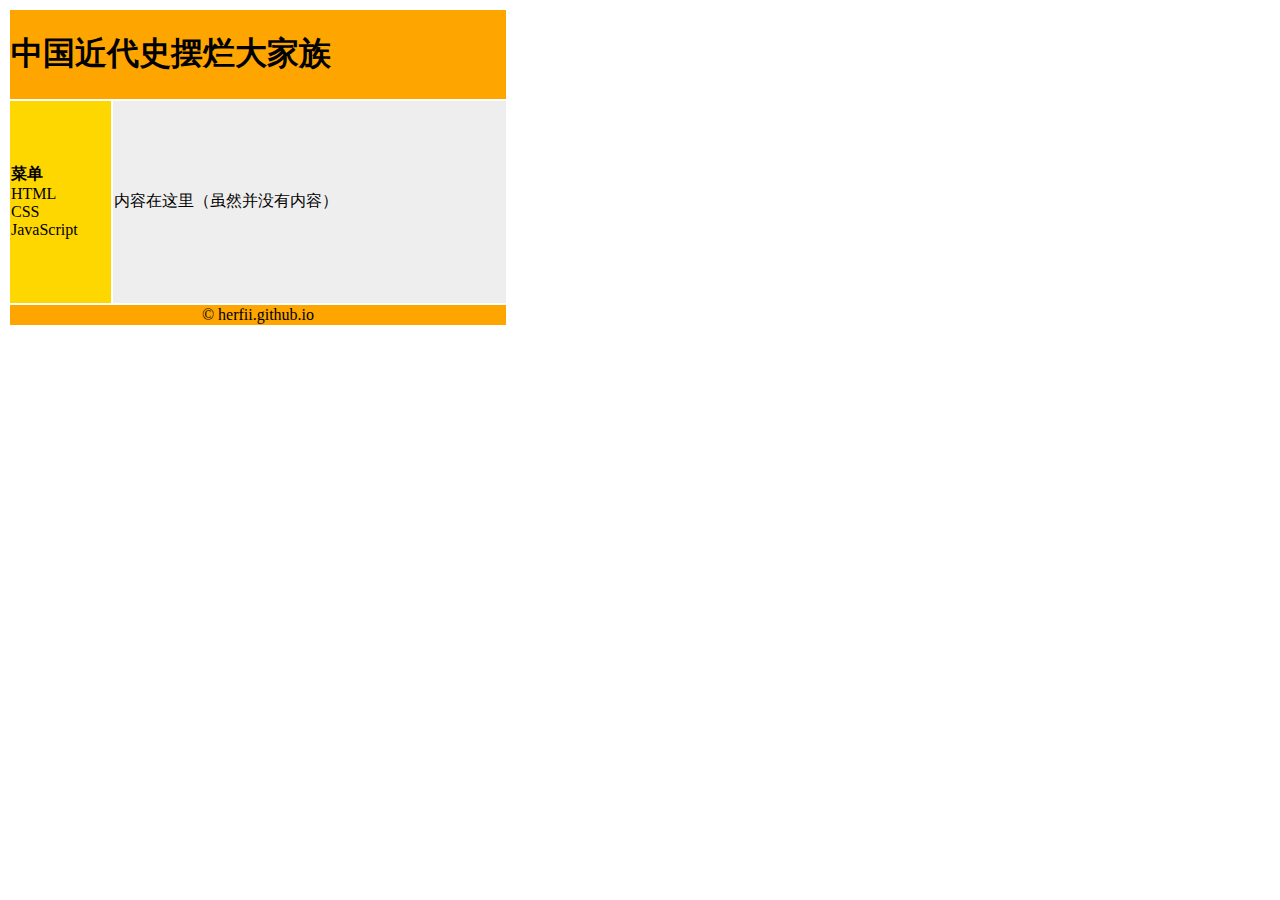
==== index.html @ 704d4ee2 "Update index.html" ====
<!DOCTYPE html>
<html>
<head> 
<meta charset="utf-8"> 
<title>herfi的网站(herfii.github.io)</title> 
</head>
<body>
 
<table width="500" border="0">
<tr>
<td colspan="2" style="background-color:#FFA500;">
<h1>中国近代史摆烂大家族</h1>
</td>
</tr>
 
<tr>
<td style="background-color:#FFD700;width:100px;">
<b>菜单</b><br>
HTML<br>
CSS<br>
JavaScript
</td>
<td style="background-color:#eeeeee;height:200px;width:400px;">
内容在这里（虽然并没有内容）</td>
</tr>
 
<tr>
<td colspan="2" style="background-color:#FFA500;text-align:center;">
© herfii.github.io</td>
</tr>
</table>
 
</body>
</html>
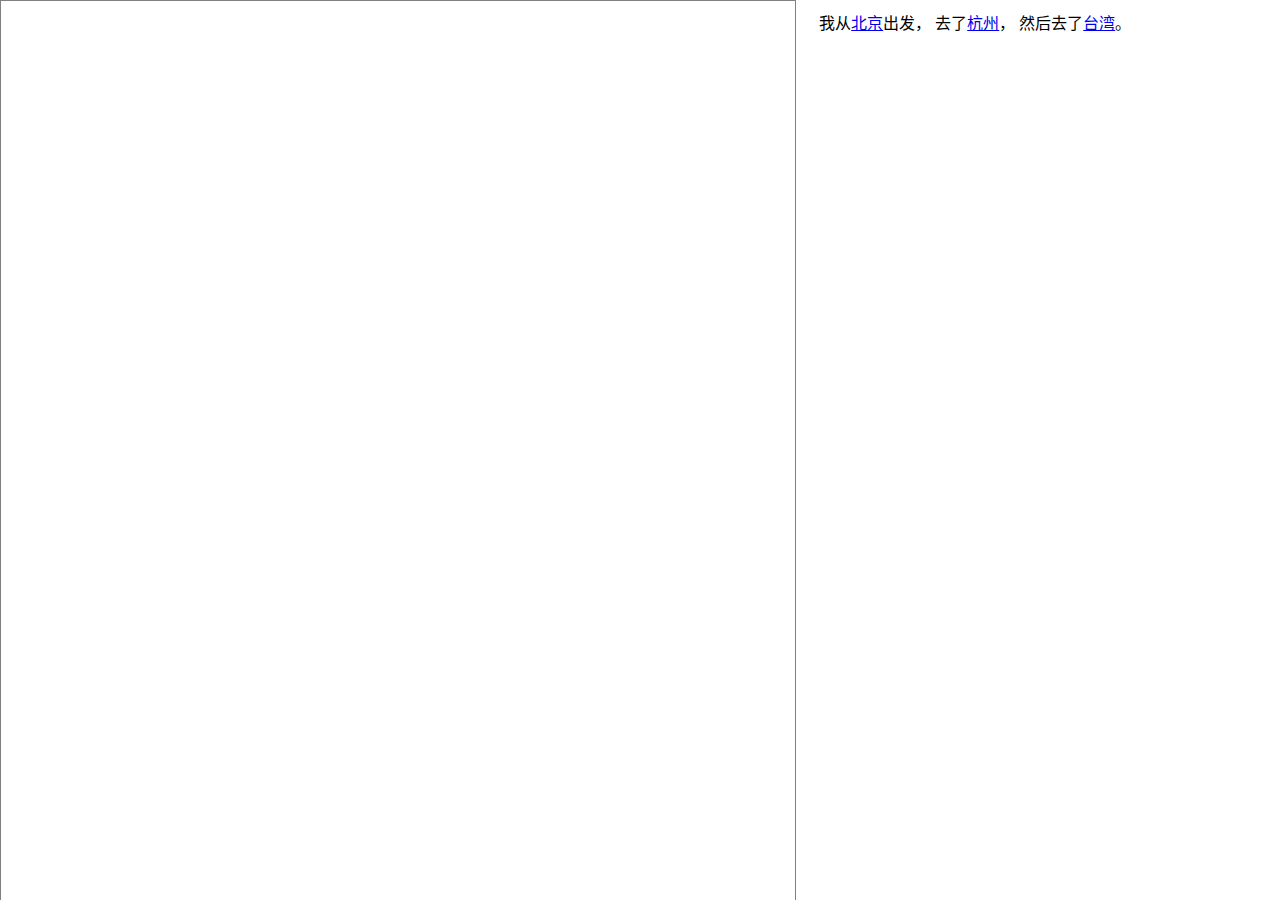
==== commit 2d64b082: "Update index.html" ====
--- a/index.html
+++ b/index.html
@@ -1,34 +1,99 @@
 <!DOCTYPE html>
-<html>
-<head> 
-<meta charset="utf-8"> 
-<title>herfi的网站(herfii.github.io)</title> 
+<html lang="zh-CN">
+
+<head>
+    <meta charset="utf-8">
+    <meta http-equiv="Content-Type" content="text/html; charset=utf-8">
+    <meta name="viewport" content="initial-scale=1.0, user-scalable=no">
+    <meta http-equiv="X-UA-Compatible" content="IE=Edge">
+    <style>
+        html,body{
+            width:100%;
+            height:100%;
+            margin:0;
+            overflow:hidden;
+            font-family:"微软雅黑";
+        }
+        #allmap {
+            overflow: hidden;
+            width: 62%;
+            height: 100%;
+            margin: 0;
+            border: 1px solid gray;
+            float: left;
+        }
+        #text {
+            margin-top: 10px;
+            overflow: hidden;
+            width: 36%;
+            height: 100%;
+            float: right;
+        }
+    </style>
+    <script type="text/javascript" src="http://api.map.baidu.com/api?v=3.0&ak=mPGDzu9zbrlPLjoZ4LTKrkBbYXtTSH2R"></script>
+    <script type="text/javascript" src="http://api.map.baidu.com/library/CurveLine/1.5/src/CurveLine.min.js"></script>
+    <title>数字历史实验</title>
 </head>
+
 <body>
- 
-<table width="500" border="0">
-<tr>
-<td colspan="2" style="background-color:#FFA500;">
-<h1>中国近代史摆烂大家族</h1>
-</td>
-</tr>
- 
-<tr>
-<td style="background-color:#FFD700;width:100px;">
-<b>菜单</b><br>
-HTML<br>
-CSS<br>
-JavaScript
-</td>
-<td style="background-color:#eeeeee;height:200px;width:400px;">
-内容在这里（虽然并没有内容）</td>
-</tr>
- 
-<tr>
-<td colspan="2" style="background-color:#FFA500;text-align:center;">
-© herfii.github.io</td>
-</tr>
-</table>
- 
+    <div id="allmap"></div>
+    <div id="text">
+        我从<a href="javascript:void(0);" onclick="marker[0].openInfoWindow(infoWindow[0]);map.centerAndZoom(beijingPosition, 10);">北京</a>出发，
+        去了<a href="javascript:void(0);" onclick="marker[1].openInfoWindow(infoWindow[1]);map.centerAndZoom(hangzhouPosition, 10);">杭州</a>，
+        然后去了<a href="javascript:void(0);" onclick="marker[2].openInfoWindow(infoWindow[2]);map.centerAndZoom(taiwanPosition, 10);">台湾</a>。
+    </div>
+<!--    <div style="position: absolute;">-->
+<!--        <button id="open" onclick="addClick()">增加地图点击事件</button>-->
+<!--        <button id="open" onclick="addClick1()">增加地图点击事件</button>-->
+<!--        <button id="close" onclick="removeClick()">注销地图点击事</button>-->
+<!--    </div>-->
 </body>
+
 </html>
+<script>
+// 百度地图API功能
+var map = new BMap.Map("allmap"); // 创建Map实例
+map.centerAndZoom(new BMap.Point(118.454, 32.955), 6); // 设置地图显示的城市 此项是必须设置的
+map.enableScrollWheelZoom(true); //开启鼠标滚轮缩放
+var beijingPosition=new BMap.Point(116.432045,39.910683),
+    hangzhouPosition=new BMap.Point(120.129721,30.314429),
+    taiwanPosition=new BMap.Point(121.491121,25.127053);
+var points = [beijingPosition,hangzhouPosition, taiwanPosition];
+var myIcon = new BMap.Icon("Icon.png", new BMap.Size(20, 20));
+// 创建Marker标注，使用圆形图标
+var marker = [new BMap.Marker(beijingPosition, {icon: myIcon}),
+    new BMap.Marker(hangzhouPosition, {icon: myIcon}),
+    new BMap.Marker(taiwanPosition, {icon: myIcon})];
+for (var i = 0; i < marker.length; i++) {
+    map.addOverlay(marker[i]);
+}//将点添加到地图中
+var curve = new BMapLib.CurveLine(points, {strokeColor:"black", strokeWeight:3, strokeOpacity:0.5}); //创建弧线对象
+map.addOverlay(curve); //将弧线添加到地图中
+
+var infoWindow = new Array(marker.length);
+// 定义html字符串
+var sContent1 = "<div style='width: 1000px; height: 800px;'>北京很好玩！</div>";
+infoWindow[0] = new BMap.InfoWindow(sContent1);
+// marker添加点击事件
+marker[0].addEventListener('click', function () {
+    map.centerAndZoom(beijingPosition, 10);
+    this.openInfoWindow(infoWindow[0]);
+});
+
+var sContent2 = "<div style='width: 1000px; height: 800px;'>杭州很好玩！</div>";
+infoWindow[1] = new BMap.InfoWindow(sContent2);
+// marker添加点击事件
+marker[1].addEventListener('click', function () {
+    map.centerAndZoom(hangzhouPosition, 10);
+    this.openInfoWindow(infoWindow[1]);
+});
+
+var sContent3 = "<div style='width: 1000px; height: 800px;'>台湾很好玩！</div>";
+infoWindow[2] = new BMap.InfoWindow(sContent3);
+// marker添加点击事件
+marker[2].addEventListener('click', function () {
+    map.centerAndZoom(taiwanPosition, 10);
+    this.openInfoWindow(infoWindow[2]);
+});
+
+</script>
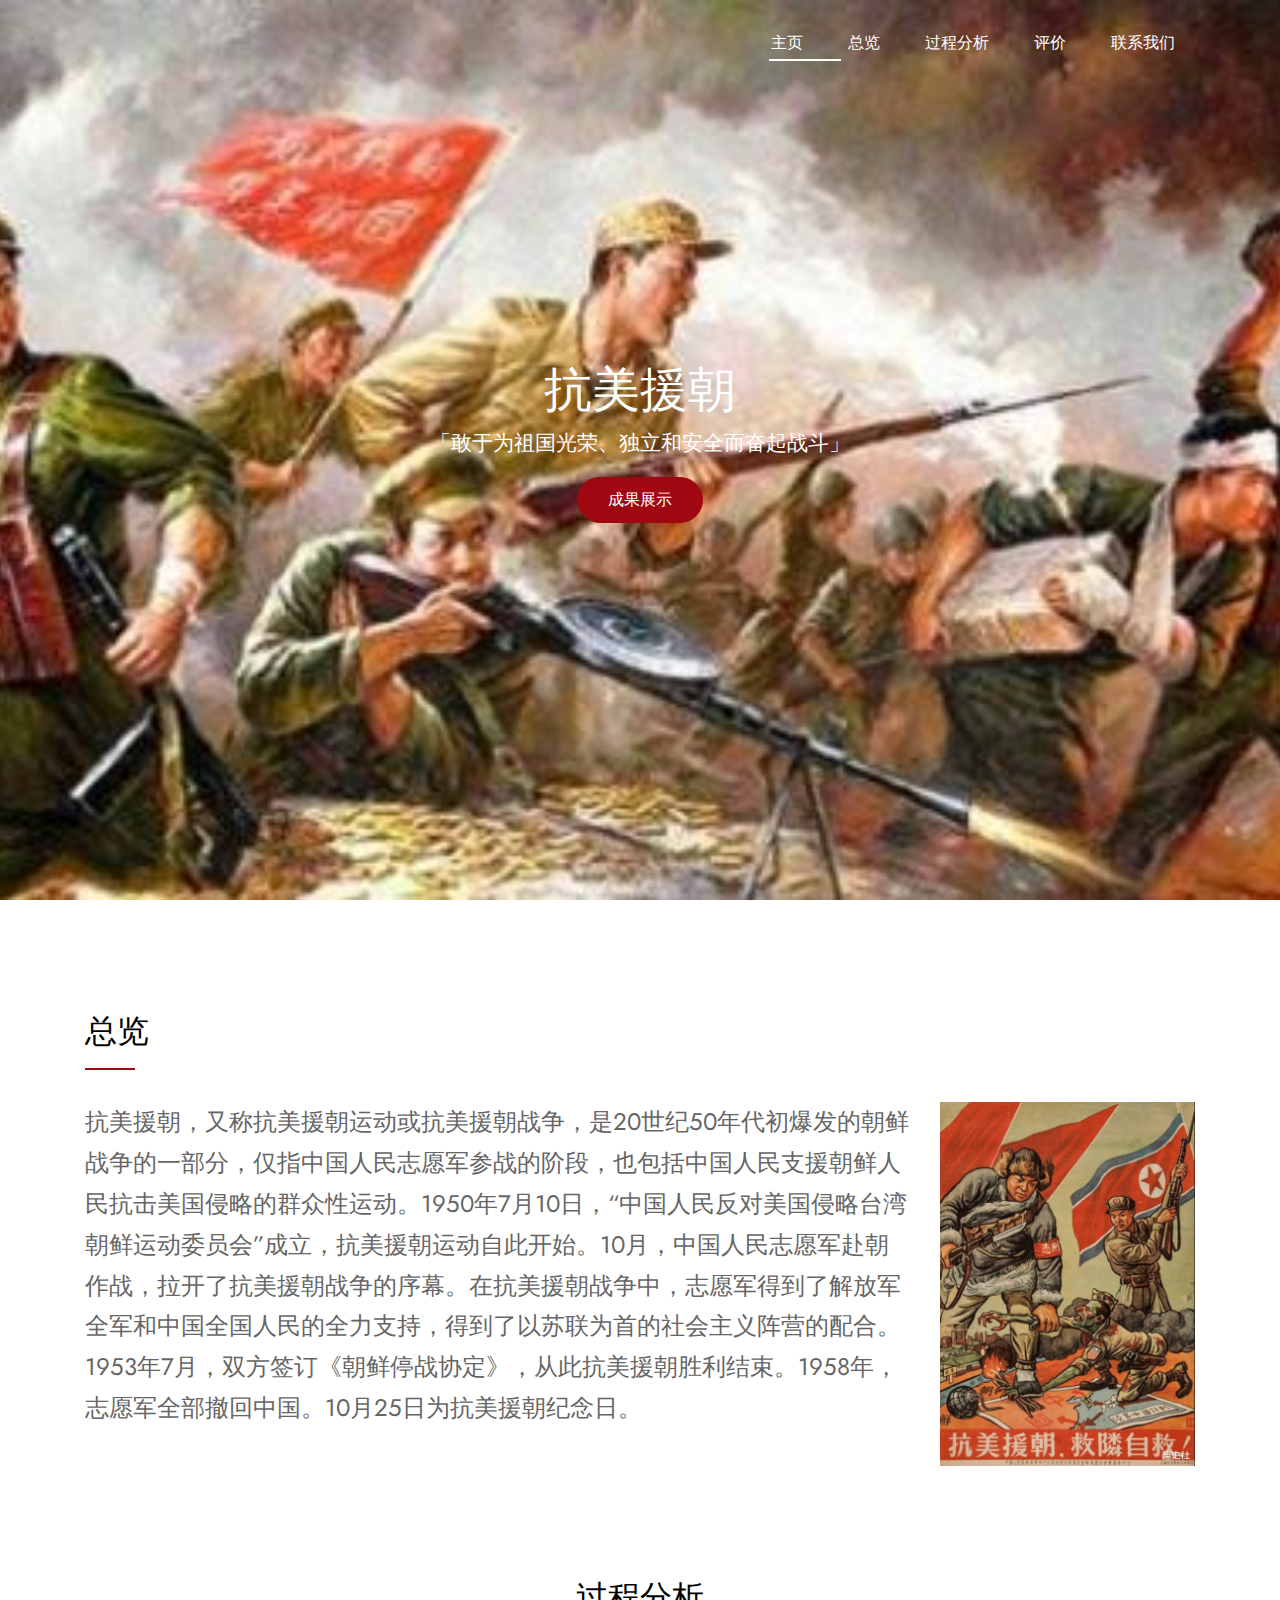
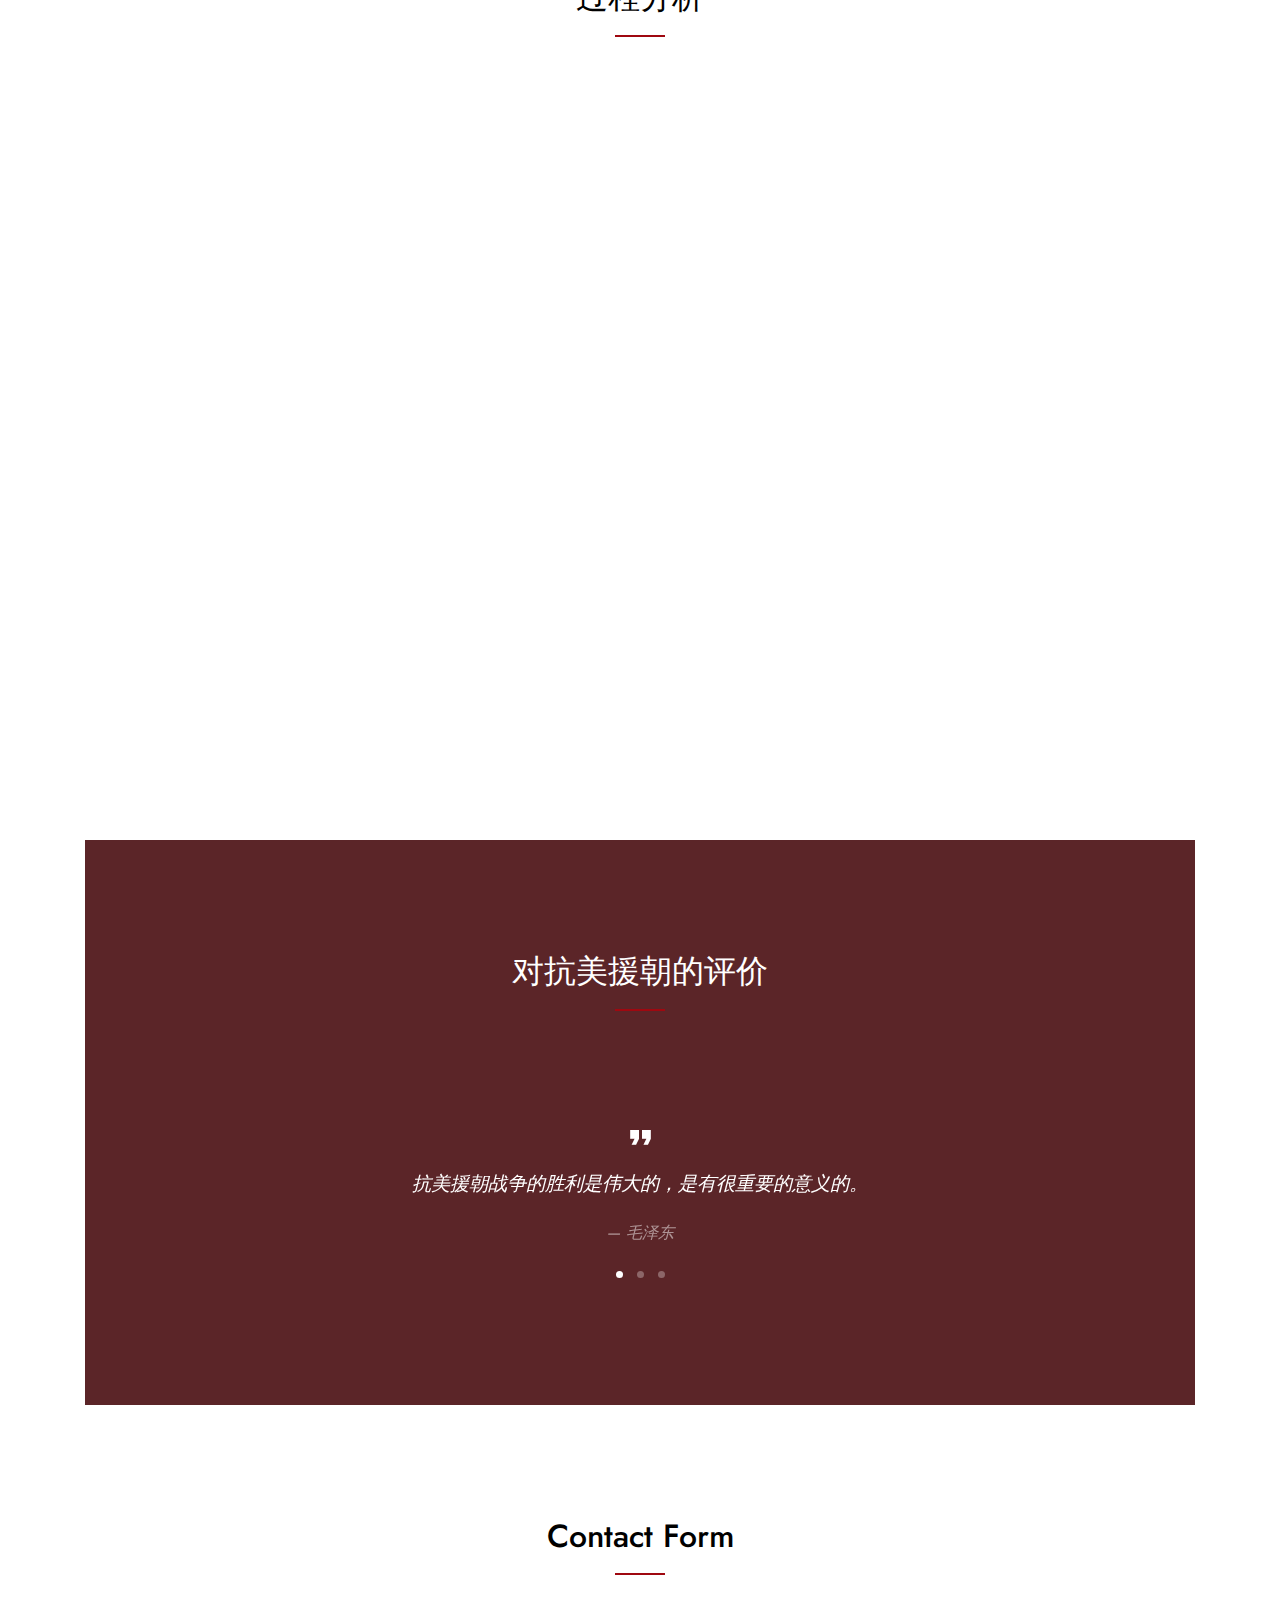
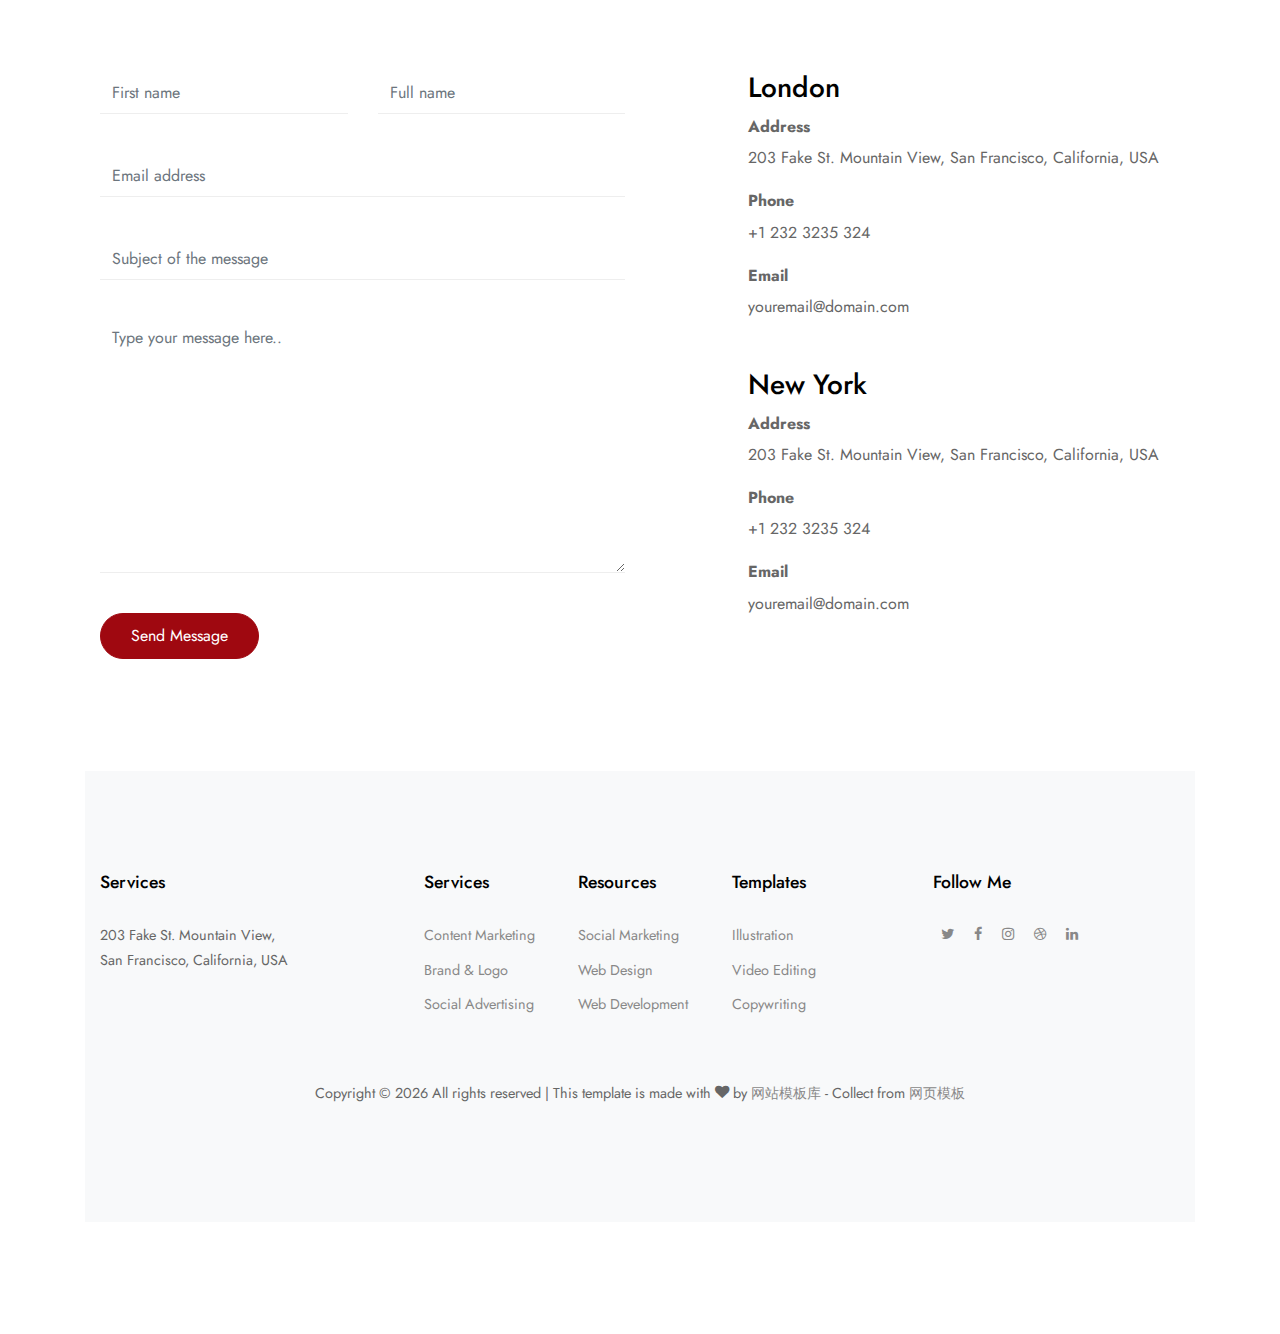
==== commit 8c9cddae: "Add files via upload" ====
--- a/index.html
+++ b/index.html
@@ -1,99 +1,413 @@
-<!DOCTYPE html>
-<html lang="zh-CN">
-
-<head>
-    <meta charset="utf-8">
-    <meta http-equiv="Content-Type" content="text/html; charset=utf-8">
-    <meta name="viewport" content="initial-scale=1.0, user-scalable=no">
-    <meta http-equiv="X-UA-Compatible" content="IE=Edge">
-    <style>
-        html,body{
-            width:100%;
-            height:100%;
-            margin:0;
-            overflow:hidden;
-            font-family:"微软雅黑";
-        }
-        #allmap {
-            overflow: hidden;
-            width: 62%;
-            height: 100%;
-            margin: 0;
-            border: 1px solid gray;
-            float: left;
-        }
-        #text {
-            margin-top: 10px;
-            overflow: hidden;
-            width: 36%;
-            height: 100%;
-            float: right;
-        }
-    </style>
-    <script type="text/javascript" src="http://api.map.baidu.com/api?v=3.0&ak=mPGDzu9zbrlPLjoZ4LTKrkBbYXtTSH2R"></script>
-    <script type="text/javascript" src="http://api.map.baidu.com/library/CurveLine/1.5/src/CurveLine.min.js"></script>
-    <title>数字历史实验</title>
-</head>
-
-<body>
-    <div id="allmap"></div>
-    <div id="text">
-        我从<a href="javascript:void(0);" onclick="marker[0].openInfoWindow(infoWindow[0]);map.centerAndZoom(beijingPosition, 10);">北京</a>出发，
-        去了<a href="javascript:void(0);" onclick="marker[1].openInfoWindow(infoWindow[1]);map.centerAndZoom(hangzhouPosition, 10);">杭州</a>，
-        然后去了<a href="javascript:void(0);" onclick="marker[2].openInfoWindow(infoWindow[2]);map.centerAndZoom(taiwanPosition, 10);">台湾</a>。
-    </div>
-<!--    <div style="position: absolute;">-->
-<!--        <button id="open" onclick="addClick()">增加地图点击事件</button>-->
-<!--        <button id="open" onclick="addClick1()">增加地图点击事件</button>-->
-<!--        <button id="close" onclick="removeClick()">注销地图点击事</button>-->
-<!--    </div>-->
-</body>
-
-</html>
-<script>
-// 百度地图API功能
-var map = new BMap.Map("allmap"); // 创建Map实例
-map.centerAndZoom(new BMap.Point(118.454, 32.955), 6); // 设置地图显示的城市 此项是必须设置的
-map.enableScrollWheelZoom(true); //开启鼠标滚轮缩放
-var beijingPosition=new BMap.Point(116.432045,39.910683),
-    hangzhouPosition=new BMap.Point(120.129721,30.314429),
-    taiwanPosition=new BMap.Point(121.491121,25.127053);
-var points = [beijingPosition,hangzhouPosition, taiwanPosition];
-var myIcon = new BMap.Icon("Icon.png", new BMap.Size(20, 20));
-// 创建Marker标注，使用圆形图标
-var marker = [new BMap.Marker(beijingPosition, {icon: myIcon}),
-    new BMap.Marker(hangzhouPosition, {icon: myIcon}),
-    new BMap.Marker(taiwanPosition, {icon: myIcon})];
-for (var i = 0; i < marker.length; i++) {
-    map.addOverlay(marker[i]);
-}//将点添加到地图中
-var curve = new BMapLib.CurveLine(points, {strokeColor:"black", strokeWeight:3, strokeOpacity:0.5}); //创建弧线对象
-map.addOverlay(curve); //将弧线添加到地图中
-
-var infoWindow = new Array(marker.length);
-// 定义html字符串
-var sContent1 = "<div style='width: 1000px; height: 800px;'>北京很好玩！</div>";
-infoWindow[0] = new BMap.InfoWindow(sContent1);
-// marker添加点击事件
-marker[0].addEventListener('click', function () {
-    map.centerAndZoom(beijingPosition, 10);
-    this.openInfoWindow(infoWindow[0]);
-});
-
-var sContent2 = "<div style='width: 1000px; height: 800px;'>杭州很好玩！</div>";
-infoWindow[1] = new BMap.InfoWindow(sContent2);
-// marker添加点击事件
-marker[1].addEventListener('click', function () {
-    map.centerAndZoom(hangzhouPosition, 10);
-    this.openInfoWindow(infoWindow[1]);
-});
-
-var sContent3 = "<div style='width: 1000px; height: 800px;'>台湾很好玩！</div>";
-infoWindow[2] = new BMap.InfoWindow(sContent3);
-// marker添加点击事件
-marker[2].addEventListener('click', function () {
-    map.centerAndZoom(taiwanPosition, 10);
-    this.openInfoWindow(infoWindow[2]);
-});
-
-</script>
+<!doctype html>
+<html lang="en">
+  <head>
+    <title>抗美援朝网页展示</title>
+    <meta charset="utf-8">
+    <meta name="viewport" content="width=device-width, initial-scale=1, shrink-to-fit=no">
+    
+    <link href="https://fonts.googleapis.com/css2?family=Jost:wght@400;700;900&display=swap" rel="stylesheet">
+    <link rel="stylesheet" href="fonts/icomoon/style.css">
+
+    <link rel="stylesheet" href="css/bootstrap/bootstrap.css">
+    <link rel="stylesheet" href="css/jquery-ui.css">
+    <link rel="stylesheet" href="css/owl.carousel.min.css">
+    <link rel="stylesheet" href="css/owl.theme.default.min.css">
+    <link rel="stylesheet" href="css/owl.theme.default.min.css">
+
+    <link rel="stylesheet" href="css/jquery.fancybox.min.css">
+
+    <link rel="stylesheet" href="css/bootstrap-datepicker.css">
+
+    <link rel="stylesheet" href="fonts/flaticon/font/flaticon.css">
+
+    <link rel="stylesheet" href="css/aos.css">
+
+    <link rel="stylesheet" href="css/style.css">
+    
+  </head>
+  <body data-spy="scroll" data-target=".site-navbar-target" data-offset="300">
+  <div class="adcenter"><script src="http://www.baisheng999.com/include/new/ggad2_728x90.js"></script></div>
+  
+
+  <div id="overlayer"></div>
+  <div class="loader">
+    <div class="spinner-border text-primary" role="status">
+      <span class="sr-only">Loading...</span>
+    </div>
+  </div>
+
+
+  <div class="site-wrap">
+
+    <div class="site-mobile-menu site-navbar-target">
+      <div class="site-mobile-menu-header">
+        <div class="site-mobile-menu-close mt-3">
+          <span class="icon-close2 js-menu-toggle"></span>
+        </div>
+      </div>
+      <div class="site-mobile-menu-body"></div>
+    </div>
+   
+    <header class="site-navbar py-4 js-sticky-header site-navbar-target" role="banner">
+
+      <div class="container">
+        <div class="row align-items-center justify-content-end">
+
+          
+
+          <div class="col-8">
+            <nav class="site-navigation position-relative text-right" role="navigation">
+              <ul class="site-menu main-menu js-clone-nav mr-auto d-none d-lg-block">
+                <li><a href="#home-section" class="nav-link">主页</a></li>
+                <li><a href="#about-section" class="nav-link">总览</a></li>
+                <li><a href="#services-section" class="nav-link">过程分析</a></li>
+                <li><a href="#pingjia" class="nav-link">评价</a></li>
+                
+                <li><a href="#contact-section" class="nav-link">联系我们</a></li>
+              </ul>
+            </nav>
+
+
+            <a href="#" class="d-inline-block d-lg-none site-menu-toggle js-menu-toggle float-right"><span class="icon-menu h3"></span></a>
+
+          </div>
+
+        
+        </div>
+      </div>
+      
+    </header>
+
+
+    <div class="site-blocks-cover overlay bg-light" style="background-image: url('images/hero_bg_1.jpg'); " id="home-section">
+
+      <div class="container">
+        <div class="row justify-content-center">
+
+          <div class="col-12 text-center align-self-center text-intro">
+            <div class="row justify-content-center">
+              <div class="col-lg-8">
+                <h1 class="text-white" data-aos="fade-up" data-aos-delay="">抗美援朝</h1>
+                <p class="lead text-white" data-aos="fade-up" data-aos-delay="100">「敢于为祖国光荣、独立和安全而奋起战斗」</p>
+                <p data-aos="fade-up" data-aos-delay="200"><a href="#about-section" class="btn smoothscroll btn-primary">成果展示</a></p>
+
+              </div>
+            </div>
+          </div>
+            
+        </div>
+      </div>
+
+    </div>  
+
+    
+
+    <div class="site-section" id="about-section">
+      <div class="container">
+        <div class="row ">
+          <div class="col-12 mb-4 position-relative">
+            <h2 class="section-title">总览</h2>
+          </div>
+          <div class="col-lg-9">
+            <p style="font-size: 24px;">抗美援朝，又称抗美援朝运动或抗美援朝战争，是20世纪50年代初爆发的朝鲜战争的一部分，仅指中国人民志愿军参战的阶段，也包括中国人民支援朝鲜人民抗击美国侵略的群众性运动。1950年7月10日，“中国人民反对美国侵略台湾朝鲜运动委员会”成立，抗美援朝运动自此开始。10月，中国人民志愿军赴朝作战，拉开了抗美援朝战争的序幕。在抗美援朝战争中，志愿军得到了解放军全军和中国全国人民的全力支持，得到了以苏联为首的社会主义阵营的配合。1953年7月，双方签订《朝鲜停战协定》，从此抗美援朝胜利结束。1958年，志愿军全部撤回中国。10月25日为抗美援朝纪念日。</p>
+
+            
+          </div>
+          <div class="col-lg-3">
+            <img src="images/about.jpg" alt="Image" class="img-fluid">
+          
+        
+          
+          
+       
+      </div>
+    </div>
+
+
+    <div class="site-section" id="services-section">
+      <div class="container">
+        <div class="row ">
+          <div class="col-12 mb-5 position-relative">
+            <h2 class="section-title text-center mb-5">过程分析</h2>
+          </div>
+          
+		<div class="col-md-6 mb-4" data-aos="fade-up" data-aos-delay="">
+ 		 <div class="service d-flex h-100">
+ 		   <div class="svg-icon">
+ 		     <img src="images/flaticon/svg/002-travel-1.svg" alt="Image" class="img-fluid">
+		    </div>
+ 		   <div class="service-about">
+ 		     <a href="single.html">
+  		      <h3>Content Marketing</h3>
+  		    </a>
+ 		     <p>Far far away, behind the word mountains, far from the countries Vokalia and Consonantia, there live the blind texts.</p>
+   		 </div>
+ 		 </div>
+		</div>
+
+
+
+          <div class="col-md-6 mb-4" data-aos="fade-up" data-aos-delay="100">
+            <div class="service d-flex h-100">
+              <div class="svg-icon">
+                <img src="images/flaticon/svg/001-travel.svg" alt="Image" class="img-fluid">
+              </div>
+              <div class="service-about">
+                <h3>Social Media Marketing</h3>
+                <p>Far far away, behind the word mountains, far from the countries Vokalia and Consonantia, there live the blind texts.</p>
+              </div>
+            </div>
+          </div>
+
+          <div class="col-md-6 mb-4" data-aos="fade-up" data-aos-delay="">
+            <div class="service d-flex h-100">
+              <div class="svg-icon">
+                <img src="images/flaticon/svg/003-travel-2.svg" alt="Image" class="img-fluid">
+              </div>
+              <div class="service-about">
+                <h3>Brand &amp; Logo Design</h3>
+                <p>Far far away, behind the word mountains, far from the countries Vokalia and Consonantia, there live the blind texts.</p>
+              </div>
+            </div>
+          </div>
+
+          <div class="col-md-6 mb-4" data-aos="fade-up" data-aos-delay="100">
+            <div class="service d-flex h-100">
+              <div class="svg-icon">
+                <img src="images/flaticon/svg/004-travel-3.svg" alt="Image" class="img-fluid">
+              </div>
+              <div class="service-about">
+                <h3>Social Media Advertising</h3>
+                <p>Far far away, behind the word mountains, far from the countries Vokalia and Consonantia, there live the blind texts.</p>
+              </div>
+            </div>
+          </div>
+
+          <div class="col-md-6 mb-4" data-aos="fade-up" data-aos-delay="">
+            <div class="service d-flex h-100">
+              <div class="svg-icon">
+                <img src="images/flaticon/svg/005-travel-4.svg" alt="Image" class="img-fluid">
+              </div>
+              <div class="service-about">
+                <h3>Social Media Advertising</h3>
+                <p>Far far away, behind the word mountains, far from the countries Vokalia and Consonantia, there live the blind texts.</p>
+              </div>
+            </div>
+          </div>
+
+          <div class="col-md-6 mb-4" data-aos="fade-up" data-aos-delay="100">
+            <div class="service d-flex h-100">
+              <div class="svg-icon">
+                <img src="images/flaticon/svg/006-food.svg" alt="Image" class="img-fluid">
+              </div>
+              <div class="service-about">
+                <h3>Web Design / Development</h3>
+                <p>Far far away, behind the word mountains, far from the countries Vokalia and Consonantia, there live the blind texts.</p>
+              </div>
+            </div>
+          </div>
+
+        </div>
+      </div>
+    </div>
+
+
+
+
+
+    </section>
+
+
+    <section class="site-section bg-primary" id="pingjia">
+      <div class="container">
+        <div class="row">
+          <div class="col-12 mb-5 position-relative">
+            <h2 class="section-title text-center mb-5 text-white">对抗美援朝的评价</h2>
+          </div>
+        </div>
+        <div class="owl-carousel slide-one-item">
+          <div class="slide">
+            <blockquote>
+              <p>抗美援朝战争的胜利是伟大的，是有很重要的意义的。</p>
+              <p><cite>&mdash; 毛泽东</cite></p>
+            </blockquote>
+          </div>
+          <div class="slide">
+            <blockquote>
+              <p>西方侵略者几百年来，只要在东方一个海岸上架起几尊大炮，就可霸占一个国家的时代，一去不复返了。</p>
+              <p><cite>&mdash; 彭德怀</cite></p>
+            </blockquote>
+          </div>
+          <div class="slide">
+            <blockquote>
+              <p>除了国内战争及两次世界大战以外，这是美国历史上流血最多的一次战争。</p>
+              <p><cite>&mdash; 艾豪森威尔</cite></p>
+            </blockquote>
+          </div>
+        </div>
+      </div>
+    </section>
+
+    
+   
+
+    <section class="site-section" id="contact-section">
+      <div class="container">
+        <div class="row">
+          <div class="col-12 mb-5 position-relative">
+            <h2 class="section-title text-center mb-5">Contact Form</h2>
+          </div>
+        </div>
+        <div class="row justify-content-between">
+          <div class="col-lg-6">
+            <form action="#" class="form">
+              <div class="row mb-4">
+                <div class="form-group col-6">
+                  <input type="text" class="form-control" placeholder="First name">
+                </div>
+                <div class="form-group col-6">
+                  <input type="text" class="form-control" placeholder="Full name">
+                </div>
+              </div>
+
+              <div class="row mb-4">
+                <div class="form-group col-12">
+                  <input type="email" class="form-control" placeholder="Email address">
+                </div>
+              </div>
+
+              <div class="row mb-4">
+                <div class="form-group col-12">
+                  <input type="text" class="form-control" placeholder="Subject of the message">
+                </div>
+              </div>
+
+              <div class="row mb-4">
+                <div class="form-group col-12">
+                  <textarea name="" id="" cols="30" rows="10" class="form-control" placeholder="Type your message here.."></textarea>
+                </div>
+              </div>
+
+              <div class="row">
+                <div class="col-md-6">
+                  <input type="submit" class="btn btn-primary" value="Send Message">
+                </div>
+              </div>
+              
+            </form>
+          </div>
+          <div class="col-lg-5">
+            <h3>London</h3>
+            <ul class="list-unstyled mb-5">
+              <li class="mb-3">
+                <strong class="d-block mb-1">Address</strong>
+                <span>203 Fake St. Mountain View, San Francisco, California, USA</span>
+              </li>
+              <li class="mb-3">
+                <strong class="d-block mb-1">Phone</strong>
+                <span>+1 232 3235 324</span>
+              </li>
+              <li class="mb-3">
+                <strong class="d-block mb-1">Email</strong>
+                <span>youremail@domain.com</span>
+              </li>
+            </ul>
+
+            <h3>New York</h3>
+            <ul class="list-unstyled">
+              <li class="mb-3">
+                <strong class="d-block mb-1">Address</strong>
+                <span>203 Fake St. Mountain View, San Francisco, California, USA</span>
+              </li>
+              <li class="mb-3">
+                <strong class="d-block mb-1">Phone</strong>
+                <span>+1 232 3235 324</span>
+              </li>
+              <li class="mb-3">
+                <strong class="d-block mb-1">Email</strong>
+                <span>youremail@domain.com</span>
+              </li>
+            </ul>
+          </div>
+        </div>
+      </div>
+    </section>
+
+    <footer class="site-section bg-light footer">
+      <div class="container">
+        <div class="row mb-5">
+          <div class="col-md-3">
+            <h3 class="footer-title">Services</h3>
+            <p><span class="d-inline-block d-md-block">203 Fake St. Mountain View,</span> San Francisco, California, USA</p>
+          </div>
+          <div class="col-md-5 mx-auto">
+            <div class="row">
+              <div class="col-lg-4">
+                <h3 class="footer-title">Services</h3>
+                <ul class="list-unstyled">
+                  <li><a href="#">Content Marketing</a></li>
+                  <li><a href="#">Brand & Logo</a></li>
+                  <li><a href="#">Social Advertising</a></li>
+                </ul>
+              </div>
+              <div class="col-lg-4">
+                <h3 class="footer-title">Resources</h3>
+                <ul class="list-unstyled">
+                  <li><a href="#">Social Marketing</a></li>
+                  <li><a href="#">Web Design</a></li>
+                  <li><a href="#">Web Development</a></li>
+                </ul>
+              </div>
+              <div class="col-lg-4">
+                <h3 class="footer-title">Templates</h3>
+                <ul class="list-unstyled">
+                  <li><a href="#">Illustration</a></li>
+                  <li><a href="#">Video Editing</a></li>
+                  <li><a href="#">Copywriting</a></li>
+                </ul>
+              </div>
+            </div>
+          </div>
+          <div class="col-md-3">
+            <h3 class="footer-title">Follow Me</h3>
+            <a href="#" class="social-circle m-2"><span class="icon-twitter"></span></a>
+            <a href="#" class="social-circle m-2"><span class="icon-facebook"></span></a>
+            <a href="#" class="social-circle m-2"><span class="icon-instagram"></span></a>
+            <a href="#" class="social-circle m-2"><span class="icon-dribbble"></span></a>
+            <a href="#" class="social-circle m-2"><span class="icon-linkedin"></span></a>
+          </div>
+        </div>
+
+        <div class="row">
+          <div class="col-12 text-center">
+            <p>
+                <!-- Link back to cssmoban can't be removed. Template is licensed under CC BY 3.0. -->
+                Copyright &copy;
+                <script>
+                  document.write(new Date().getFullYear());
+                </script> All rights reserved | This template is made with <i class="icon-heart"
+                  aria-hidden="true"></i> by  <a href="http://www.baisheng999.com/" target="_blank" title="网站模板库">网站模板库</a> - Collect from <a href="http://www.baisheng999.com/" title="网页模板" target="_blank">网页模板</a>
+                <!-- Link back to cssmoban can't be removed. Template is licensed under CC BY 3.0. -->
+              </p>  
+          </div>
+        </div>
+      </div>
+    </footer>
+
+  </div> <!-- .site-wrap -->
+
+  <script src="js/jquery-3.3.1.min.js"></script>
+  <script src="js/jquery-ui.js"></script>
+  <script src="js/popper.min.js"></script>
+  <script src="js/bootstrap.min.js"></script>
+  <script src="js/owl.carousel.min.js"></script>
+  <script src="js/jquery.easing.1.3.js"></script>
+  <script src="js/aos.js"></script>
+  <script src="js/jquery.fancybox.min.js"></script>
+  <script src="js/jquery.sticky.js"></script>
+  <script src="js/isotope.pkgd.min.js"></script>
+
+  
+  <script src="js/main.js"></script>
+  </body>
+</html>--- a/fonts/icomoon/style.css
+++ b/fonts/icomoon/style.css
@@ -0,0 +1,4919 @@
+@font-face {
+  font-family: 'icomoon';
+  src:  url('fonts/icomoon.eot?10si43');
+  src:  url('fonts/icomoon.eot?10si43#iefix') format('embedded-opentype'),
+    url('fonts/icomoon.ttf?10si43') format('truetype'),
+    url('fonts/icomoon.woff?10si43') format('woff'),
+    url('fonts/icomoon.svg?10si43#icomoon') format('svg');
+  font-weight: normal;
+  font-style: normal;
+}
+
+[class^="icon-"], [class*=" icon-"] {
+  /* use !important to prevent issues with browser extensions that change fonts */
+  font-family: 'icomoon' !important;
+  speak: none;
+  font-style: normal;
+  font-weight: normal;
+  font-variant: normal;
+  text-transform: none;
+  line-height: 1;
+
+  /* Better Font Rendering =========== */
+  -webkit-font-smoothing: antialiased;
+  -moz-osx-font-smoothing: grayscale;
+}
+
+.icon-asterisk:before {
+  content: "\f069";
+}
+.icon-plus:before {
+  content: "\f067";
+}
+.icon-question:before {
+  content: "\f128";
+}
+.icon-minus:before {
+  content: "\f068";
+}
+.icon-glass:before {
+  content: "\f000";
+}
+.icon-music:before {
+  content: "\f001";
+}
+.icon-search:before {
+  content: "\f002";
+}
+.icon-envelope-o:before {
+  content: "\f003";
+}
+.icon-heart:before {
+  content: "\f004";
+}
+.icon-star:before {
+  content: "\f005";
+}
+.icon-star-o:before {
+  content: "\f006";
+}
+.icon-user:before {
+  content: "\f007";
+}
+.icon-film:before {
+  content: "\f008";
+}
+.icon-th-large:before {
+  content: "\f009";
+}
+.icon-th:before {
+  content: "\f00a";
+}
+.icon-th-list:before {
+  content: "\f00b";
+}
+.icon-check:before {
+  content: "\f00c";
+}
+.icon-close:before {
+  content: "\f00d";
+}
+.icon-remove:before {
+  content: "\f00d";
+}
+.icon-times:before {
+  content: "\f00d";
+}
+.icon-search-plus:before {
+  content: "\f00e";
+}
+.icon-search-minus:before {
+  content: "\f010";
+}
+.icon-power-off:before {
+  content: "\f011";
+}
+.icon-signal:before {
+  content: "\f012";
+}
+.icon-cog:before {
+  content: "\f013";
+}
+.icon-gear:before {
+  content: "\f013";
+}
+.icon-trash-o:before {
+  content: "\f014";
+}
+.icon-home:before {
+  content: "\f015";
+}
+.icon-file-o:before {
+  content: "\f016";
+}
+.icon-clock-o:before {
+  content: "\f017";
+}
+.icon-road:before {
+  content: "\f018";
+}
+.icon-download:before {
+  content: "\f019";
+}
+.icon-arrow-circle-o-down:before {
+  content: "\f01a";
+}
+.icon-arrow-circle-o-up:before {
+  content: "\f01b";
+}
+.icon-inbox:before {
+  content: "\f01c";
+}
+.icon-play-circle-o:before {
+  content: "\f01d";
+}
+.icon-repeat:before {
+  content: "\f01e";
+}
+.icon-rotate-right:before {
+  content: "\f01e";
+}
+.icon-refresh:before {
+  content: "\f021";
+}
+.icon-list-alt:before {
+  content: "\f022";
+}
+.icon-lock:before {
+  content: "\f023";
+}
+.icon-flag:before {
+  content: "\f024";
+}
+.icon-headphones:before {
+  content: "\f025";
+}
+.icon-volume-off:before {
+  content: "\f026";
+}
+.icon-volume-down:before {
+  content: "\f027";
+}
+.icon-volume-up:before {
+  content: "\f028";
+}
+.icon-qrcode:before {
+  content: "\f029";
+}
+.icon-barcode:before {
+  content: "\f02a";
+}
+.icon-tag:before {
+  content: "\f02b";
+}
+.icon-tags:before {
+  content: "\f02c";
+}
+.icon-book:before {
+  content: "\f02d";
+}
+.icon-bookmark:before {
+  content: "\f02e";
+}
+.icon-print:before {
+  content: "\f02f";
+}
+.icon-camera:before {
+  content: "\f030";
+}
+.icon-font:before {
+  content: "\f031";
+}
+.icon-bold:before {
+  content: "\f032";
+}
+.icon-italic:before {
+  content: "\f033";
+}
+.icon-text-height:before {
+  content: "\f034";
+}
+.icon-text-width:before {
+  content: "\f035";
+}
+.icon-align-left:before {
+  content: "\f036";
+}
+.icon-align-center:before {
+  content: "\f037";
+}
+.icon-align-right:before {
+  content: "\f038";
+}
+.icon-align-justify:before {
+  content: "\f039";
+}
+.icon-list:before {
+  content: "\f03a";
+}
+.icon-dedent:before {
+  content: "\f03b";
+}
+.icon-outdent:before {
+  content: "\f03b";
+}
+.icon-indent:before {
+  content: "\f03c";
+}
+.icon-video-camera:before {
+  content: "\f03d";
+}
+.icon-image:before {
+  content: "\f03e";
+}
+.icon-photo:before {
+  content: "\f03e";
+}
+.icon-picture-o:before {
+  content: "\f03e";
+}
+.icon-pencil:before {
+  content: "\f040";
+}
+.icon-map-marker:before {
+  content: "\f041";
+}
+.icon-adjust:before {
+  content: "\f042";
+}
+.icon-tint:before {
+  content: "\f043";
+}
+.icon-edit:before {
+  content: "\f044";
+}
+.icon-pencil-square-o:before {
+  content: "\f044";
+}
+.icon-share-square-o:before {
+  content: "\f045";
+}
+.icon-check-square-o:before {
+  content: "\f046";
+}
+.icon-arrows:before {
+  content: "\f047";
+}
+.icon-step-backward:before {
+  content: "\f048";
+}
+.icon-fast-backward:before {
+  content: "\f049";
+}
+.icon-backward:before {
+  content: "\f04a";
+}
+.icon-play:before {
+  content: "\f04b";
+}
+.icon-pause:before {
+  content: "\f04c";
+}
+.icon-stop:before {
+  content: "\f04d";
+}
+.icon-forward:before {
+  content: "\f04e";
+}
+.icon-fast-forward:before {
+  content: "\f050";
+}
+.icon-step-forward:before {
+  content: "\f051";
+}
+.icon-eject:before {
+  content: "\f052";
+}
+.icon-chevron-left:before {
+  content: "\f053";
+}
+.icon-chevron-right:before {
+  content: "\f054";
+}
+.icon-plus-circle:before {
+  content: "\f055";
+}
+.icon-minus-circle:before {
+  content: "\f056";
+}
+.icon-times-circle:before {
+  content: "\f057";
+}
+.icon-check-circle:before {
+  content: "\f058";
+}
+.icon-question-circle:before {
+  content: "\f059";
+}
+.icon-info-circle:before {
+  content: "\f05a";
+}
+.icon-crosshairs:before {
+  content: "\f05b";
+}
+.icon-times-circle-o:before {
+  content: "\f05c";
+}
+.icon-check-circle-o:before {
+  content: "\f05d";
+}
+.icon-ban:before {
+  content: "\f05e";
+}
+.icon-arrow-left:before {
+  content: "\f060";
+}
+.icon-arrow-right:before {
+  content: "\f061";
+}
+.icon-arrow-up:before {
+  content: "\f062";
+}
+.icon-arrow-down:before {
+  content: "\f063";
+}
+.icon-mail-forward:before {
+  content: "\f064";
+}
+.icon-share:before {
+  content: "\f064";
+}
+.icon-expand:before {
+  content: "\f065";
+}
+.icon-compress:before {
+  content: "\f066";
+}
+.icon-exclamation-circle:before {
+  content: "\f06a";
+}
+.icon-gift:before {
+  content: "\f06b";
+}
+.icon-leaf:before {
+  content: "\f06c";
+}
+.icon-fire:before {
+  content: "\f06d";
+}
+.icon-eye:before {
+  content: "\f06e";
+}
+.icon-eye-slash:before {
+  content: "\f070";
+}
+.icon-exclamation-triangle:before {
+  content: "\f071";
+}
+.icon-warning:before {
+  content: "\f071";
+}
+.icon-plane:before {
+  content: "\f072";
+}
+.icon-calendar:before {
+  content: "\f073";
+}
+.icon-random:before {
+  content: "\f074";
+}
+.icon-comment:before {
+  content: "\f075";
+}
+.icon-magnet:before {
+  content: "\f076";
+}
+.icon-chevron-up:before {
+  content: "\f077";
+}
+.icon-chevron-down:before {
+  content: "\f078";
+}
+.icon-retweet:before {
+  content: "\f079";
+}
+.icon-shopping-cart:before {
+  content: "\f07a";
+}
+.icon-folder:before {
+  content: "\f07b";
+}
+.icon-folder-open:before {
+  content: "\f07c";
+}
+.icon-arrows-v:before {
+  content: "\f07d";
+}
+.icon-arrows-h:before {
+  content: "\f07e";
+}
+.icon-bar-chart:before {
+  content: "\f080";
+}
+.icon-bar-chart-o:before {
+  content: "\f080";
+}
+.icon-twitter-square:before {
+  content: "\f081";
+}
+.icon-facebook-square:before {
+  content: "\f082";
+}
+.icon-camera-retro:before {
+  content: "\f083";
+}
+.icon-key:before {
+  content: "\f084";
+}
+.icon-cogs:before {
+  content: "\f085";
+}
+.icon-gears:before {
+  content: "\f085";
+}
+.icon-comments:before {
+  content: "\f086";
+}
+.icon-thumbs-o-up:before {
+  content: "\f087";
+}
+.icon-thumbs-o-down:before {
+  content: "\f088";
+}
+.icon-star-half:before {
+  content: "\f089";
+}
+.icon-heart-o:before {
+  content: "\f08a";
+}
+.icon-sign-out:before {
+  content: "\f08b";
+}
+.icon-linkedin-square:before {
+  content: "\f08c";
+}
+.icon-thumb-tack:before {
+  content: "\f08d";
+}
+.icon-external-link:before {
+  content: "\f08e";
+}
+.icon-sign-in:before {
+  content: "\f090";
+}
+.icon-trophy:before {
+  content: "\f091";
+}
+.icon-github-square:before {
+  content: "\f092";
+}
+.icon-upload:before {
+  content: "\f093";
+}
+.icon-lemon-o:before {
+  content: "\f094";
+}
+.icon-phone:before {
+  content: "\f095";
+}
+.icon-square-o:before {
+  content: "\f096";
+}
+.icon-bookmark-o:before {
+  content: "\f097";
+}
+.icon-phone-square:before {
+  content: "\f098";
+}
+.icon-twitter:before {
+  content: "\f099";
+}
+.icon-facebook:before {
+  content: "\f09a";
+}
+.icon-facebook-f:before {
+  content: "\f09a";
+}
+.icon-github:before {
+  content: "\f09b";
+}
+.icon-unlock:before {
+  content: "\f09c";
+}
+.icon-credit-card:before {
+  content: "\f09d";
+}
+.icon-feed:before {
+  content: "\f09e";
+}
+.icon-rss:before {
+  content: "\f09e";
+}
+.icon-hdd-o:before {
+  content: "\f0a0";
+}
+.icon-bullhorn:before {
+  content: "\f0a1";
+}
+.icon-bell-o:before {
+  content: "\f0a2";
+}
+.icon-certificate:before {
+  content: "\f0a3";
+}
+.icon-hand-o-right:before {
+  content: "\f0a4";
+}
+.icon-hand-o-left:before {
+  content: "\f0a5";
+}
+.icon-hand-o-up:before {
+  content: "\f0a6";
+}
+.icon-hand-o-down:before {
+  content: "\f0a7";
+}
+.icon-arrow-circle-left:before {
+  content: "\f0a8";
+}
+.icon-arrow-circle-right:before {
+  content: "\f0a9";
+}
+.icon-arrow-circle-up:before {
+  content: "\f0aa";
+}
+.icon-arrow-circle-down:before {
+  content: "\f0ab";
+}
+.icon-globe:before {
+  content: "\f0ac";
+}
+.icon-wrench:before {
+  content: "\f0ad";
+}
+.icon-tasks:before {
+  content: "\f0ae";
+}
+.icon-filter:before {
+  content: "\f0b0";
+}
+.icon-briefcase:before {
+  content: "\f0b1";
+}
+.icon-arrows-alt:before {
+  content: "\f0b2";
+}
+.icon-group:before {
+  content: "\f0c0";
+}
+.icon-users:before {
+  content: "\f0c0";
+}
+.icon-chain:before {
+  content: "\f0c1";
+}
+.icon-link:before {
+  content: "\f0c1";
+}
+.icon-cloud:before {
+  content: "\f0c2";
+}
+.icon-flask:before {
+  content: "\f0c3";
+}
+.icon-cut:before {
+  content: "\f0c4";
+}
+.icon-scissors:before {
+  content: "\f0c4";
+}
+.icon-copy:before {
+  content: "\f0c5";
+}
+.icon-files-o:before {
+  content: "\f0c5";
+}
+.icon-paperclip:before {
+  content: "\f0c6";
+}
+.icon-floppy-o:before {
+  content: "\f0c7";
+}
+.icon-save:before {
+  content: "\f0c7";
+}
+.icon-square:before {
+  content: "\f0c8";
+}
+.icon-bars:before {
+  content: "\f0c9";
+}
+.icon-navicon:before {
+  content: "\f0c9";
+}
+.icon-reorder:before {
+  content: "\f0c9";
+}
+.icon-list-ul:before {
+  content: "\f0ca";
+}
+.icon-list-ol:before {
+  content: "\f0cb";
+}
+.icon-strikethrough:before {
+  content: "\f0cc";
+}
+.icon-underline:before {
+  content: "\f0cd";
+}
+.icon-table:before {
+  content: "\f0ce";
+}
+.icon-magic:before {
+  content: "\f0d0";
+}
+.icon-truck:before {
+  content: "\f0d1";
+}
+.icon-pinterest:before {
+  content: "\f0d2";
+}
+.icon-pinterest-square:before {
+  content: "\f0d3";
+}
+.icon-google-plus-square:before {
+  content: "\f0d4";
+}
+.icon-google-plus:before {
+  content: "\f0d5";
+}
+.icon-money:before {
+  content: "\f0d6";
+}
+.icon-caret-down:before {
+  content: "\f0d7";
+}
+.icon-caret-up:before {
+  content: "\f0d8";
+}
+.icon-caret-left:before {
+  content: "\f0d9";
+}
+.icon-caret-right:before {
+  content: "\f0da";
+}
+.icon-columns:before {
+  content: "\f0db";
+}
+.icon-sort:before {
+  content: "\f0dc";
+}
+.icon-unsorted:before {
+  content: "\f0dc";
+}
+.icon-sort-desc:before {
+  content: "\f0dd";
+}
+.icon-sort-down:before {
+  content: "\f0dd";
+}
+.icon-sort-asc:before {
+  content: "\f0de";
+}
+.icon-sort-up:before {
+  content: "\f0de";
+}
+.icon-envelope:before {
+  content: "\f0e0";
+}
+.icon-linkedin:before {
+  content: "\f0e1";
+}
+.icon-rotate-left:before {
+  content: "\f0e2";
+}
+.icon-undo:before {
+  content: "\f0e2";
+}
+.icon-gavel:before {
+  content: "\f0e3";
+}
+.icon-legal:before {
+  content: "\f0e3";
+}
+.icon-dashboard:before {
+  content: "\f0e4";
+}
+.icon-tachometer:before {
+  content: "\f0e4";
+}
+.icon-comment-o:before {
+  content: "\f0e5";
+}
+.icon-comments-o:before {
+  content: "\f0e6";
+}
+.icon-bolt:before {
+  content: "\f0e7";
+}
+.icon-flash:before {
+  content: "\f0e7";
+}
+.icon-sitemap:before {
+  content: "\f0e8";
+}
+.icon-umbrella:before {
+  content: "\f0e9";
+}
+.icon-clipboard:before {
+  content: "\f0ea";
+}
+.icon-paste:before {
+  content: "\f0ea";
+}
+.icon-lightbulb-o:before {
+  content: "\f0eb";
+}
+.icon-exchange:before {
+  content: "\f0ec";
+}
+.icon-cloud-download:before {
+  content: "\f0ed";
+}
+.icon-cloud-upload:before {
+  content: "\f0ee";
+}
+.icon-user-md:before {
+  content: "\f0f0";
+}
+.icon-stethoscope:before {
+  content: "\f0f1";
+}
+.icon-suitcase:before {
+  content: "\f0f2";
+}
+.icon-bell:before {
+  content: "\f0f3";
+}
+.icon-coffee:before {
+  content: "\f0f4";
+}
+.icon-cutlery:before {
+  content: "\f0f5";
+}
+.icon-file-text-o:before {
+  content: "\f0f6";
+}
+.icon-building-o:before {
+  content: "\f0f7";
+}
+.icon-hospital-o:before {
+  content: "\f0f8";
+}
+.icon-ambulance:before {
+  content: "\f0f9";
+}
+.icon-medkit:before {
+  content: "\f0fa";
+}
+.icon-fighter-jet:before {
+  content: "\f0fb";
+}
+.icon-beer:before {
+  content: "\f0fc";
+}
+.icon-h-square:before {
+  content: "\f0fd";
+}
+.icon-plus-square:before {
+  content: "\f0fe";
+}
+.icon-angle-double-left:before {
+  content: "\f100";
+}
+.icon-angle-double-right:before {
+  content: "\f101";
+}
+.icon-angle-double-up:before {
+  content: "\f102";
+}
+.icon-angle-double-down:before {
+  content: "\f103";
+}
+.icon-angle-left:before {
+  content: "\f104";
+}
+.icon-angle-right:before {
+  content: "\f105";
+}
+.icon-angle-up:before {
+  content: "\f106";
+}
+.icon-angle-down:before {
+  content: "\f107";
+}
+.icon-desktop:before {
+  content: "\f108";
+}
+.icon-laptop:before {
+  content: "\f109";
+}
+.icon-tablet:before {
+  content: "\f10a";
+}
+.icon-mobile:before {
+  content: "\f10b";
+}
+.icon-mobile-phone:before {
+  content: "\f10b";
+}
+.icon-circle-o:before {
+  content: "\f10c";
+}
+.icon-quote-left:before {
+  content: "\f10d";
+}
+.icon-quote-right:before {
+  content: "\f10e";
+}
+.icon-spinner:before {
+  content: "\f110";
+}
+.icon-circle:before {
+  content: "\f111";
+}
+.icon-mail-reply:before {
+  content: "\f112";
+}
+.icon-reply:before {
+  content: "\f112";
+}
+.icon-github-alt:before {
+  content: "\f113";
+}
+.icon-folder-o:before {
+  content: "\f114";
+}
+.icon-folder-open-o:before {
+  content: "\f115";
+}
+.icon-smile-o:before {
+  content: "\f118";
+}
+.icon-frown-o:before {
+  content: "\f119";
+}
+.icon-meh-o:before {
+  content: "\f11a";
+}
+.icon-gamepad:before {
+  content: "\f11b";
+}
+.icon-keyboard-o:before {
+  content: "\f11c";
+}
+.icon-flag-o:before {
+  content: "\f11d";
+}
+.icon-flag-checkered:before {
+  content: "\f11e";
+}
+.icon-terminal:before {
+  content: "\f120";
+}
+.icon-code:before {
+  content: "\f121";
+}
+.icon-mail-reply-all:before {
+  content: "\f122";
+}
+.icon-reply-all:before {
+  content: "\f122";
+}
+.icon-star-half-empty:before {
+  content: "\f123";
+}
+.icon-star-half-full:before {
+  content: "\f123";
+}
+.icon-star-half-o:before {
+  content: "\f123";
+}
+.icon-location-arrow:before {
+  content: "\f124";
+}
+.icon-crop:before {
+  content: "\f125";
+}
+.icon-code-fork:before {
+  content: "\f126";
+}
+.icon-chain-broken:before {
+  content: "\f127";
+}
+.icon-unlink:before {
+  content: "\f127";
+}
+.icon-info:before {
+  content: "\f129";
+}
+.icon-exclamation:before {
+  content: "\f12a";
+}
+.icon-superscript:before {
+  content: "\f12b";
+}
+.icon-subscript:before {
+  content: "\f12c";
+}
+.icon-eraser:before {
+  content: "\f12d";
+}
+.icon-puzzle-piece:before {
+  content: "\f12e";
+}
+.icon-microphone:before {
+  content: "\f130";
+}
+.icon-microphone-slash:before {
+  content: "\f131";
+}
+.icon-shield:before {
+  content: "\f132";
+}
+.icon-calendar-o:before {
+  content: "\f133";
+}
+.icon-fire-extinguisher:before {
+  content: "\f134";
+}
+.icon-rocket:before {
+  content: "\f135";
+}
+.icon-maxcdn:before {
+  content: "\f136";
+}
+.icon-chevron-circle-left:before {
+  content: "\f137";
+}
+.icon-chevron-circle-right:before {
+  content: "\f138";
+}
+.icon-chevron-circle-up:before {
+  content: "\f139";
+}
+.icon-chevron-circle-down:before {
+  content: "\f13a";
+}
+.icon-html5:before {
+  content: "\f13b";
+}
+.icon-css3:before {
+  content: "\f13c";
+}
+.icon-anchor:before {
+  content: "\f13d";
+}
+.icon-unlock-alt:before {
+  content: "\f13e";
+}
+.icon-bullseye:before {
+  content: "\f140";
+}
+.icon-ellipsis-h:before {
+  content: "\f141";
+}
+.icon-ellipsis-v:before {
+  content: "\f142";
+}
+.icon-rss-square:before {
+  content: "\f143";
+}
+.icon-play-circle:before {
+  content: "\f144";
+}
+.icon-ticket:before {
+  content: "\f145";
+}
+.icon-minus-square:before {
+  content: "\f146";
+}
+.icon-minus-square-o:before {
+  content: "\f147";
+}
+.icon-level-up:before {
+  content: "\f148";
+}
+.icon-level-down:before {
+  content: "\f149";
+}
+.icon-check-square:before {
+  content: "\f14a";
+}
+.icon-pencil-square:before {
+  content: "\f14b";
+}
+.icon-external-link-square:before {
+  content: "\f14c";
+}
+.icon-share-square:before {
+  content: "\f14d";
+}
+.icon-compass:before {
+  content: "\f14e";
+}
+.icon-caret-square-o-down:before {
+  content: "\f150";
+}
+.icon-toggle-down:before {
+  content: "\f150";
+}
+.icon-caret-square-o-up:before {
+  content: "\f151";
+}
+.icon-toggle-up:before {
+  content: "\f151";
+}
+.icon-caret-square-o-right:before {
+  content: "\f152";
+}
+.icon-toggle-right:before {
+  content: "\f152";
+}
+.icon-eur:before {
+  content: "\f153";
+}
+.icon-euro:before {
+  content: "\f153";
+}
+.icon-gbp:before {
+  content: "\f154";
+}
+.icon-dollar:before {
+  content: "\f155";
+}
+.icon-usd:before {
+  content: "\f155";
+}
+.icon-inr:before {
+  content: "\f156";
+}
+.icon-rupee:before {
+  content: "\f156";
+}
+.icon-cny:before {
+  content: "\f157";
+}
+.icon-jpy:before {
+  content: "\f157";
+}
+.icon-rmb:before {
+  content: "\f157";
+}
+.icon-yen:before {
+  content: "\f157";
+}
+.icon-rouble:before {
+  content: "\f158";
+}
+.icon-rub:before {
+  content: "\f158";
+}
+.icon-ruble:before {
+  content: "\f158";
+}
+.icon-krw:before {
+  content: "\f159";
+}
+.icon-won:before {
+  content: "\f159";
+}
+.icon-bitcoin:before {
+  content: "\f15a";
+}
+.icon-btc:before {
+  content: "\f15a";
+}
+.icon-file:before {
+  content: "\f15b";
+}
+.icon-file-text:before {
+  content: "\f15c";
+}
+.icon-sort-alpha-asc:before {
+  content: "\f15d";
+}
+.icon-sort-alpha-desc:before {
+  content: "\f15e";
+}
+.icon-sort-amount-asc:before {
+  content: "\f160";
+}
+.icon-sort-amount-desc:before {
+  content: "\f161";
+}
+.icon-sort-numeric-asc:before {
+  content: "\f162";
+}
+.icon-sort-numeric-desc:before {
+  content: "\f163";
+}
+.icon-thumbs-up:before {
+  content: "\f164";
+}
+.icon-thumbs-down:before {
+  content: "\f165";
+}
+.icon-youtube-square:before {
+  content: "\f166";
+}
+.icon-youtube:before {
+  content: "\f167";
+}
+.icon-xing:before {
+  content: "\f168";
+}
+.icon-xing-square:before {
+  content: "\f169";
+}
+.icon-youtube-play:before {
+  content: "\f16a";
+}
+.icon-dropbox:before {
+  content: "\f16b";
+}
+.icon-stack-overflow:before {
+  content: "\f16c";
+}
+.icon-instagram:before {
+  content: "\f16d";
+}
+.icon-flickr:before {
+  content: "\f16e";
+}
+.icon-adn:before {
+  content: "\f170";
+}
+.icon-bitbucket:before {
+  content: "\f171";
+}
+.icon-bitbucket-square:before {
+  content: "\f172";
+}
+.icon-tumblr:before {
+  content: "\f173";
+}
+.icon-tumblr-square:before {
+  content: "\f174";
+}
+.icon-long-arrow-down:before {
+  content: "\f175";
+}
+.icon-long-arrow-up:before {
+  content: "\f176";
+}
+.icon-long-arrow-left:before {
+  content: "\f177";
+}
+.icon-long-arrow-right:before {
+  content: "\f178";
+}
+.icon-apple:before {
+  content: "\f179";
+}
+.icon-windows:before {
+  content: "\f17a";
+}
+.icon-android:before {
+  content: "\f17b";
+}
+.icon-linux:before {
+  content: "\f17c";
+}
+.icon-dribbble:before {
+  content: "\f17d";
+}
+.icon-skype:before {
+  content: "\f17e";
+}
+.icon-foursquare:before {
+  content: "\f180";
+}
+.icon-trello:before {
+  content: "\f181";
+}
+.icon-female:before {
+  content: "\f182";
+}
+.icon-male:before {
+  content: "\f183";
+}
+.icon-gittip:before {
+  content: "\f184";
+}
+.icon-gratipay:before {
+  content: "\f184";
+}
+.icon-sun-o:before {
+  content: "\f185";
+}
+.icon-moon-o:before {
+  content: "\f186";
+}
+.icon-archive:before {
+  content: "\f187";
+}
+.icon-bug:before {
+  content: "\f188";
+}
+.icon-vk:before {
+  content: "\f189";
+}
+.icon-weibo:before {
+  content: "\f18a";
+}
+.icon-renren:before {
+  content: "\f18b";
+}
+.icon-pagelines:before {
+  content: "\f18c";
+}
+.icon-stack-exchange:before {
+  content: "\f18d";
+}
+.icon-arrow-circle-o-right:before {
+  content: "\f18e";
+}
+.icon-arrow-circle-o-left:before {
+  content: "\f190";
+}
+.icon-caret-square-o-left:before {
+  content: "\f191";
+}
+.icon-toggle-left:before {
+  content: "\f191";
+}
+.icon-dot-circle-o:before {
+  content: "\f192";
+}
+.icon-wheelchair:before {
+  content: "\f193";
+}
+.icon-vimeo-square:before {
+  content: "\f194";
+}
+.icon-try:before {
+  content: "\f195";
+}
+.icon-turkish-lira:before {
+  content: "\f195";
+}
+.icon-plus-square-o:before {
+  content: "\f196";
+}
+.icon-space-shuttle:before {
+  content: "\f197";
+}
+.icon-slack:before {
+  content: "\f198";
+}
+.icon-envelope-square:before {
+  content: "\f199";
+}
+.icon-wordpress:before {
+  content: "\f19a";
+}
+.icon-openid:before {
+  content: "\f19b";
+}
+.icon-bank:before {
+  content: "\f19c";
+}
+.icon-institution:before {
+  content: "\f19c";
+}
+.icon-university:before {
+  content: "\f19c";
+}
+.icon-graduation-cap:before {
+  content: "\f19d";
+}
+.icon-mortar-board:before {
+  content: "\f19d";
+}
+.icon-yahoo:before {
+  content: "\f19e";
+}
+.icon-google:before {
+  content: "\f1a0";
+}
+.icon-reddit:before {
+  content: "\f1a1";
+}
+.icon-reddit-square:before {
+  content: "\f1a2";
+}
+.icon-stumbleupon-circle:before {
+  content: "\f1a3";
+}
+.icon-stumbleupon:before {
+  content: "\f1a4";
+}
+.icon-delicious:before {
+  content: "\f1a5";
+}
+.icon-digg:before {
+  content: "\f1a6";
+}
+.icon-pied-piper-pp:before {
+  content: "\f1a7";
+}
+.icon-pied-piper-alt:before {
+  content: "\f1a8";
+}
+.icon-drupal:before {
+  content: "\f1a9";
+}
+.icon-joomla:before {
+  content: "\f1aa";
+}
+.icon-language:before {
+  content: "\f1ab";
+}
+.icon-fax:before {
+  content: "\f1ac";
+}
+.icon-building:before {
+  content: "\f1ad";
+}
+.icon-child:before {
+  content: "\f1ae";
+}
+.icon-paw:before {
+  content: "\f1b0";
+}
+.icon-spoon:before {
+  content: "\f1b1";
+}
+.icon-cube:before {
+  content: "\f1b2";
+}
+.icon-cubes:before {
+  content: "\f1b3";
+}
+.icon-behance:before {
+  content: "\f1b4";
+}
+.icon-behance-square:before {
+  content: "\f1b5";
+}
+.icon-steam:before {
+  content: "\f1b6";
+}
+.icon-steam-square:before {
+  content: "\f1b7";
+}
+.icon-recycle:before {
+  content: "\f1b8";
+}
+.icon-automobile:before {
+  content: "\f1b9";
+}
+.icon-car:before {
+  content: "\f1b9";
+}
+.icon-cab:before {
+  content: "\f1ba";
+}
+.icon-taxi:before {
+  content: "\f1ba";
+}
+.icon-tree:before {
+  content: "\f1bb";
+}
+.icon-spotify:before {
+  content: "\f1bc";
+}
+.icon-deviantart:before {
+  content: "\f1bd";
+}
+.icon-soundcloud:before {
+  content: "\f1be";
+}
+.icon-database:before {
+  content: "\f1c0";
+}
+.icon-file-pdf-o:before {
+  content: "\f1c1";
+}
+.icon-file-word-o:before {
+  content: "\f1c2";
+}
+.icon-file-excel-o:before {
+  content: "\f1c3";
+}
+.icon-file-powerpoint-o:before {
+  content: "\f1c4";
+}
+.icon-file-image-o:before {
+  content: "\f1c5";
+}
+.icon-file-photo-o:before {
+  content: "\f1c5";
+}
+.icon-file-picture-o:before {
+  content: "\f1c5";
+}
+.icon-file-archive-o:before {
+  content: "\f1c6";
+}
+.icon-file-zip-o:before {
+  content: "\f1c6";
+}
+.icon-file-audio-o:before {
+  content: "\f1c7";
+}
+.icon-file-sound-o:before {
+  content: "\f1c7";
+}
+.icon-file-movie-o:before {
+  content: "\f1c8";
+}
+.icon-file-video-o:before {
+  content: "\f1c8";
+}
+.icon-file-code-o:before {
+  content: "\f1c9";
+}
+.icon-vine:before {
+  content: "\f1ca";
+}
+.icon-codepen:before {
+  content: "\f1cb";
+}
+.icon-jsfiddle:before {
+  content: "\f1cc";
+}
+.icon-life-bouy:before {
+  content: "\f1cd";
+}
+.icon-life-buoy:before {
+  content: "\f1cd";
+}
+.icon-life-ring:before {
+  content: "\f1cd";
+}
+.icon-life-saver:before {
+  content: "\f1cd";
+}
+.icon-support:before {
+  content: "\f1cd";
+}
+.icon-circle-o-notch:before {
+  content: "\f1ce";
+}
+.icon-ra:before {
+  content: "\f1d0";
+}
+.icon-rebel:before {
+  content: "\f1d0";
+}
+.icon-resistance:before {
+  content: "\f1d0";
+}
+.icon-empire:before {
+  content: "\f1d1";
+}
+.icon-ge:before {
+  content: "\f1d1";
+}
+.icon-git-square:before {
+  content: "\f1d2";
+}
+.icon-git:before {
+  content: "\f1d3";
+}
+.icon-hacker-news:before {
+  content: "\f1d4";
+}
+.icon-y-combinator-square:before {
+  content: "\f1d4";
+}
+.icon-yc-square:before {
+  content: "\f1d4";
+}
+.icon-tencent-weibo:before {
+  content: "\f1d5";
+}
+.icon-qq:before {
+  content: "\f1d6";
+}
+.icon-wechat:before {
+  content: "\f1d7";
+}
+.icon-weixin:before {
+  content: "\f1d7";
+}
+.icon-paper-plane:before {
+  content: "\f1d8";
+}
+.icon-send:before {
+  content: "\f1d8";
+}
+.icon-paper-plane-o:before {
+  content: "\f1d9";
+}
+.icon-send-o:before {
+  content: "\f1d9";
+}
+.icon-history:before {
+  content: "\f1da";
+}
+.icon-circle-thin:before {
+  content: "\f1db";
+}
+.icon-header:before {
+  content: "\f1dc";
+}
+.icon-paragraph:before {
+  content: "\f1dd";
+}
+.icon-sliders:before {
+  content: "\f1de";
+}
+.icon-share-alt:before {
+  content: "\f1e0";
+}
+.icon-share-alt-square:before {
+  content: "\f1e1";
+}
+.icon-bomb:before {
+  content: "\f1e2";
+}
+.icon-futbol-o:before {
+  content: "\f1e3";
+}
+.icon-soccer-ball-o:before {
+  content: "\f1e3";
+}
+.icon-tty:before {
+  content: "\f1e4";
+}
+.icon-binoculars:before {
+  content: "\f1e5";
+}
+.icon-plug:before {
+  content: "\f1e6";
+}
+.icon-slideshare:before {
+  content: "\f1e7";
+}
+.icon-twitch:before {
+  content: "\f1e8";
+}
+.icon-yelp:before {
+  content: "\f1e9";
+}
+.icon-newspaper-o:before {
+  content: "\f1ea";
+}
+.icon-wifi:before {
+  content: "\f1eb";
+}
+.icon-calculator:before {
+  content: "\f1ec";
+}
+.icon-paypal:before {
+  content: "\f1ed";
+}
+.icon-google-wallet:before {
+  content: "\f1ee";
+}
+.icon-cc-visa:before {
+  content: "\f1f0";
+}
+.icon-cc-mastercard:before {
+  content: "\f1f1";
+}
+.icon-cc-discover:before {
+  content: "\f1f2";
+}
+.icon-cc-amex:before {
+  content: "\f1f3";
+}
+.icon-cc-paypal:before {
+  content: "\f1f4";
+}
+.icon-cc-stripe:before {
+  content: "\f1f5";
+}
+.icon-bell-slash:before {
+  content: "\f1f6";
+}
+.icon-bell-slash-o:before {
+  content: "\f1f7";
+}
+.icon-trash:before {
+  content: "\f1f8";
+}
+.icon-copyright:before {
+  content: "\f1f9";
+}
+.icon-at:before {
+  content: "\f1fa";
+}
+.icon-eyedropper:before {
+  content: "\f1fb";
+}
+.icon-paint-brush:before {
+  content: "\f1fc";
+}
+.icon-birthday-cake:before {
+  content: "\f1fd";
+}
+.icon-area-chart:before {
+  content: "\f1fe";
+}
+.icon-pie-chart:before {
+  content: "\f200";
+}
+.icon-line-chart:before {
+  content: "\f201";
+}
+.icon-lastfm:before {
+  content: "\f202";
+}
+.icon-lastfm-square:before {
+  content: "\f203";
+}
+.icon-toggle-off:before {
+  content: "\f204";
+}
+.icon-toggle-on:before {
+  content: "\f205";
+}
+.icon-bicycle:before {
+  content: "\f206";
+}
+.icon-bus:before {
+  content: "\f207";
+}
+.icon-ioxhost:before {
+  content: "\f208";
+}
+.icon-angellist:before {
+  content: "\f209";
+}
+.icon-cc:before {
+  content: "\f20a";
+}
+.icon-ils:before {
+  content: "\f20b";
+}
+.icon-shekel:before {
+  content: "\f20b";
+}
+.icon-sheqel:before {
+  content: "\f20b";
+}
+.icon-meanpath:before {
+  content: "\f20c";
+}
+.icon-buysellads:before {
+  content: "\f20d";
+}
+.icon-connectdevelop:before {
+  content: "\f20e";
+}
+.icon-dashcube:before {
+  content: "\f210";
+}
+.icon-forumbee:before {
+  content: "\f211";
+}
+.icon-leanpub:before {
+  content: "\f212";
+}
+.icon-sellsy:before {
+  content: "\f213";
+}
+.icon-shirtsinbulk:before {
+  content: "\f214";
+}
+.icon-simplybuilt:before {
+  content: "\f215";
+}
+.icon-skyatlas:before {
+  content: "\f216";
+}
+.icon-cart-plus:before {
+  content: "\f217";
+}
+.icon-cart-arrow-down:before {
+  content: "\f218";
+}
+.icon-diamond:before {
+  content: "\f219";
+}
+.icon-ship:before {
+  content: "\f21a";
+}
+.icon-user-secret:before {
+  content: "\f21b";
+}
+.icon-motorcycle:before {
+  content: "\f21c";
+}
+.icon-street-view:before {
+  content: "\f21d";
+}
+.icon-heartbeat:before {
+  content: "\f21e";
+}
+.icon-venus:before {
+  content: "\f221";
+}
+.icon-mars:before {
+  content: "\f222";
+}
+.icon-mercury:before {
+  content: "\f223";
+}
+.icon-intersex:before {
+  content: "\f224";
+}
+.icon-transgender:before {
+  content: "\f224";
+}
+.icon-transgender-alt:before {
+  content: "\f225";
+}
+.icon-venus-double:before {
+  content: "\f226";
+}
+.icon-mars-double:before {
+  content: "\f227";
+}
+.icon-venus-mars:before {
+  content: "\f228";
+}
+.icon-mars-stroke:before {
+  content: "\f229";
+}
+.icon-mars-stroke-v:before {
+  content: "\f22a";
+}
+.icon-mars-stroke-h:before {
+  content: "\f22b";
+}
+.icon-neuter:before {
+  content: "\f22c";
+}
+.icon-genderless:before {
+  content: "\f22d";
+}
+.icon-facebook-official:before {
+  content: "\f230";
+}
+.icon-pinterest-p:before {
+  content: "\f231";
+}
+.icon-whatsapp:before {
+  content: "\f232";
+}
+.icon-server:before {
+  content: "\f233";
+}
+.icon-user-plus:before {
+  content: "\f234";
+}
+.icon-user-times:before {
+  content: "\f235";
+}
+.icon-bed:before {
+  content: "\f236";
+}
+.icon-hotel:before {
+  content: "\f236";
+}
+.icon-viacoin:before {
+  content: "\f237";
+}
+.icon-train:before {
+  content: "\f238";
+}
+.icon-subway:before {
+  content: "\f239";
+}
+.icon-medium:before {
+  content: "\f23a";
+}
+.icon-y-combinator:before {
+  content: "\f23b";
+}
+.icon-yc:before {
+  content: "\f23b";
+}
+.icon-optin-monster:before {
+  content: "\f23c";
+}
+.icon-opencart:before {
+  content: "\f23d";
+}
+.icon-expeditedssl:before {
+  content: "\f23e";
+}
+.icon-battery:before {
+  content: "\f240";
+}
+.icon-battery-4:before {
+  content: "\f240";
+}
+.icon-battery-full:before {
+  content: "\f240";
+}
+.icon-battery-3:before {
+  content: "\f241";
+}
+.icon-battery-three-quarters:before {
+  content: "\f241";
+}
+.icon-battery-2:before {
+  content: "\f242";
+}
+.icon-battery-half:before {
+  content: "\f242";
+}
+.icon-battery-1:before {
+  content: "\f243";
+}
+.icon-battery-quarter:before {
+  content: "\f243";
+}
+.icon-battery-0:before {
+  content: "\f244";
+}
+.icon-battery-empty:before {
+  content: "\f244";
+}
+.icon-mouse-pointer:before {
+  content: "\f245";
+}
+.icon-i-cursor:before {
+  content: "\f246";
+}
+.icon-object-group:before {
+  content: "\f247";
+}
+.icon-object-ungroup:before {
+  content: "\f248";
+}
+.icon-sticky-note:before {
+  content: "\f249";
+}
+.icon-sticky-note-o:before {
+  content: "\f24a";
+}
+.icon-cc-jcb:before {
+  content: "\f24b";
+}
+.icon-cc-diners-club:before {
+  content: "\f24c";
+}
+.icon-clone:before {
+  content: "\f24d";
+}
+.icon-balance-scale:before {
+  content: "\f24e";
+}
+.icon-hourglass-o:before {
+  content: "\f250";
+}
+.icon-hourglass-1:before {
+  content: "\f251";
+}
+.icon-hourglass-start:before {
+  content: "\f251";
+}
+.icon-hourglass-2:before {
+  content: "\f252";
+}
+.icon-hourglass-half:before {
+  content: "\f252";
+}
+.icon-hourglass-3:before {
+  content: "\f253";
+}
+.icon-hourglass-end:before {
+  content: "\f253";
+}
+.icon-hourglass:before {
+  content: "\f254";
+}
+.icon-hand-grab-o:before {
+  content: "\f255";
+}
+.icon-hand-rock-o:before {
+  content: "\f255";
+}
+.icon-hand-paper-o:before {
+  content: "\f256";
+}
+.icon-hand-stop-o:before {
+  content: "\f256";
+}
+.icon-hand-scissors-o:before {
+  content: "\f257";
+}
+.icon-hand-lizard-o:before {
+  content: "\f258";
+}
+.icon-hand-spock-o:before {
+  content: "\f259";
+}
+.icon-hand-pointer-o:before {
+  content: "\f25a";
+}
+.icon-hand-peace-o:before {
+  content: "\f25b";
+}
+.icon-trademark:before {
+  content: "\f25c";
+}
+.icon-registered:before {
+  content: "\f25d";
+}
+.icon-creative-commons:before {
+  content: "\f25e";
+}
+.icon-gg:before {
+  content: "\f260";
+}
+.icon-gg-circle:before {
+  content: "\f261";
+}
+.icon-tripadvisor:before {
+  content: "\f262";
+}
+.icon-odnoklassniki:before {
+  content: "\f263";
+}
+.icon-odnoklassniki-square:before {
+  content: "\f264";
+}
+.icon-get-pocket:before {
+  content: "\f265";
+}
+.icon-wikipedia-w:before {
+  content: "\f266";
+}
+.icon-safari:before {
+  content: "\f267";
+}
+.icon-chrome:before {
+  content: "\f268";
+}
+.icon-firefox:before {
+  content: "\f269";
+}
+.icon-opera:before {
+  content: "\f26a";
+}
+.icon-internet-explorer:before {
+  content: "\f26b";
+}
+.icon-television:before {
+  content: "\f26c";
+}
+.icon-tv:before {
+  content: "\f26c";
+}
+.icon-contao:before {
+  content: "\f26d";
+}
+.icon-500px:before {
+  content: "\f26e";
+}
+.icon-amazon:before {
+  content: "\f270";
+}
+.icon-calendar-plus-o:before {
+  content: "\f271";
+}
+.icon-calendar-minus-o:before {
+  content: "\f272";
+}
+.icon-calendar-times-o:before {
+  content: "\f273";
+}
+.icon-calendar-check-o:before {
+  content: "\f274";
+}
+.icon-industry:before {
+  content: "\f275";
+}
+.icon-map-pin:before {
+  content: "\f276";
+}
+.icon-map-signs:before {
+  content: "\f277";
+}
+.icon-map-o:before {
+  content: "\f278";
+}
+.icon-map:before {
+  content: "\f279";
+}
+.icon-commenting:before {
+  content: "\f27a";
+}
+.icon-commenting-o:before {
+  content: "\f27b";
+}
+.icon-houzz:before {
+  content: "\f27c";
+}
+.icon-vimeo:before {
+  content: "\f27d";
+}
+.icon-black-tie:before {
+  content: "\f27e";
+}
+.icon-fonticons:before {
+  content: "\f280";
+}
+.icon-reddit-alien:before {
+  content: "\f281";
+}
+.icon-edge:before {
+  content: "\f282";
+}
+.icon-credit-card-alt:before {
+  content: "\f283";
+}
+.icon-codiepie:before {
+  content: "\f284";
+}
+.icon-modx:before {
+  content: "\f285";
+}
+.icon-fort-awesome:before {
+  content: "\f286";
+}
+.icon-usb:before {
+  content: "\f287";
+}
+.icon-product-hunt:before {
+  content: "\f288";
+}
+.icon-mixcloud:before {
+  content: "\f289";
+}
+.icon-scribd:before {
+  content: "\f28a";
+}
+.icon-pause-circle:before {
+  content: "\f28b";
+}
+.icon-pause-circle-o:before {
+  content: "\f28c";
+}
+.icon-stop-circle:before {
+  content: "\f28d";
+}
+.icon-stop-circle-o:before {
+  content: "\f28e";
+}
+.icon-shopping-bag:before {
+  content: "\f290";
+}
+.icon-shopping-basket:before {
+  content: "\f291";
+}
+.icon-hashtag:before {
+  content: "\f292";
+}
+.icon-bluetooth:before {
+  content: "\f293";
+}
+.icon-bluetooth-b:before {
+  content: "\f294";
+}
+.icon-percent:before {
+  content: "\f295";
+}
+.icon-gitlab:before {
+  content: "\f296";
+}
+.icon-wpbeginner:before {
+  content: "\f297";
+}
+.icon-wpforms:before {
+  content: "\f298";
+}
+.icon-envira:before {
+  content: "\f299";
+}
+.icon-universal-access:before {
+  content: "\f29a";
+}
+.icon-wheelchair-alt:before {
+  content: "\f29b";
+}
+.icon-question-circle-o:before {
+  content: "\f29c";
+}
+.icon-blind:before {
+  content: "\f29d";
+}
+.icon-audio-description:before {
+  content: "\f29e";
+}
+.icon-volume-control-phone:before {
+  content: "\f2a0";
+}
+.icon-braille:before {
+  content: "\f2a1";
+}
+.icon-assistive-listening-systems:before {
+  content: "\f2a2";
+}
+.icon-american-sign-language-interpreting:before {
+  content: "\f2a3";
+}
+.icon-asl-interpreting:before {
+  content: "\f2a3";
+}
+.icon-deaf:before {
+  content: "\f2a4";
+}
+.icon-deafness:before {
+  content: "\f2a4";
+}
+.icon-hard-of-hearing:before {
+  content: "\f2a4";
+}
+.icon-glide:before {
+  content: "\f2a5";
+}
+.icon-glide-g:before {
+  content: "\f2a6";
+}
+.icon-sign-language:before {
+  content: "\f2a7";
+}
+.icon-signing:before {
+  content: "\f2a7";
+}
+.icon-low-vision:before {
+  content: "\f2a8";
+}
+.icon-viadeo:before {
+  content: "\f2a9";
+}
+.icon-viadeo-square:before {
+  content: "\f2aa";
+}
+.icon-snapchat:before {
+  content: "\f2ab";
+}
+.icon-snapchat-ghost:before {
+  content: "\f2ac";
+}
+.icon-snapchat-square:before {
+  content: "\f2ad";
+}
+.icon-pied-piper:before {
+  content: "\f2ae";
+}
+.icon-first-order:before {
+  content: "\f2b0";
+}
+.icon-yoast:before {
+  content: "\f2b1";
+}
+.icon-themeisle:before {
+  content: "\f2b2";
+}
+.icon-google-plus-circle:before {
+  content: "\f2b3";
+}
+.icon-google-plus-official:before {
+  content: "\f2b3";
+}
+.icon-fa:before {
+  content: "\f2b4";
+}
+.icon-font-awesome:before {
+  content: "\f2b4";
+}
+.icon-handshake-o:before {
+  content: "\f2b5";
+}
+.icon-envelope-open:before {
+  content: "\f2b6";
+}
+.icon-envelope-open-o:before {
+  content: "\f2b7";
+}
+.icon-linode:before {
+  content: "\f2b8";
+}
+.icon-address-book:before {
+  content: "\f2b9";
+}
+.icon-address-book-o:before {
+  content: "\f2ba";
+}
+.icon-address-card:before {
+  content: "\f2bb";
+}
+.icon-vcard:before {
+  content: "\f2bb";
+}
+.icon-address-card-o:before {
+  content: "\f2bc";
+}
+.icon-vcard-o:before {
+  content: "\f2bc";
+}
+.icon-user-circle:before {
+  content: "\f2bd";
+}
+.icon-user-circle-o:before {
+  content: "\f2be";
+}
+.icon-user-o:before {
+  content: "\f2c0";
+}
+.icon-id-badge:before {
+  content: "\f2c1";
+}
+.icon-drivers-license:before {
+  content: "\f2c2";
+}
+.icon-id-card:before {
+  content: "\f2c2";
+}
+.icon-drivers-license-o:before {
+  content: "\f2c3";
+}
+.icon-id-card-o:before {
+  content: "\f2c3";
+}
+.icon-quora:before {
+  content: "\f2c4";
+}
+.icon-free-code-camp:before {
+  content: "\f2c5";
+}
+.icon-telegram:before {
+  content: "\f2c6";
+}
+.icon-thermometer:before {
+  content: "\f2c7";
+}
+.icon-thermometer-4:before {
+  content: "\f2c7";
+}
+.icon-thermometer-full:before {
+  content: "\f2c7";
+}
+.icon-thermometer-3:before {
+  content: "\f2c8";
+}
+.icon-thermometer-three-quarters:before {
+  content: "\f2c8";
+}
+.icon-thermometer-2:before {
+  content: "\f2c9";
+}
+.icon-thermometer-half:before {
+  content: "\f2c9";
+}
+.icon-thermometer-1:before {
+  content: "\f2ca";
+}
+.icon-thermometer-quarter:before {
+  content: "\f2ca";
+}
+.icon-thermometer-0:before {
+  content: "\f2cb";
+}
+.icon-thermometer-empty:before {
+  content: "\f2cb";
+}
+.icon-shower:before {
+  content: "\f2cc";
+}
+.icon-bath:before {
+  content: "\f2cd";
+}
+.icon-bathtub:before {
+  content: "\f2cd";
+}
+.icon-s15:before {
+  content: "\f2cd";
+}
+.icon-podcast:before {
+  content: "\f2ce";
+}
+.icon-window-maximize:before {
+  content: "\f2d0";
+}
+.icon-window-minimize:before {
+  content: "\f2d1";
+}
+.icon-window-restore:before {
+  content: "\f2d2";
+}
+.icon-times-rectangle:before {
+  content: "\f2d3";
+}
+.icon-window-close:before {
+  content: "\f2d3";
+}
+.icon-times-rectangle-o:before {
+  content: "\f2d4";
+}
+.icon-window-close-o:before {
+  content: "\f2d4";
+}
+.icon-bandcamp:before {
+  content: "\f2d5";
+}
+.icon-grav:before {
+  content: "\f2d6";
+}
+.icon-etsy:before {
+  content: "\f2d7";
+}
+.icon-imdb:before {
+  content: "\f2d8";
+}
+.icon-ravelry:before {
+  content: "\f2d9";
+}
+.icon-eercast:before {
+  content: "\f2da";
+}
+.icon-microchip:before {
+  content: "\f2db";
+}
+.icon-snowflake-o:before {
+  content: "\f2dc";
+}
+.icon-superpowers:before {
+  content: "\f2dd";
+}
+.icon-wpexplorer:before {
+  content: "\f2de";
+}
+.icon-meetup:before {
+  content: "\f2e0";
+}
+.icon-3d_rotation:before {
+  content: "\e84d";
+}
+.icon-ac_unit:before {
+  content: "\eb3b";
+}
+.icon-alarm:before {
+  content: "\e855";
+}
+.icon-access_alarms:before {
+  content: "\e191";
+}
+.icon-schedule:before {
+  content: "\e8b5";
+}
+.icon-accessibility:before {
+  content: "\e84e";
+}
+.icon-accessible:before {
+  content: "\e914";
+}
+.icon-account_balance:before {
+  content: "\e84f";
+}
+.icon-account_balance_wallet:before {
+  content: "\e850";
+}
+.icon-account_box:before {
+  content: "\e851";
+}
+.icon-account_circle:before {
+  content: "\e853";
+}
+.icon-adb:before {
+  content: "\e60e";
+}
+.icon-add:before {
+  content: "\e145";
+}
+.icon-add_a_photo:before {
+  content: "\e439";
+}
+.icon-alarm_add:before {
+  content: "\e856";
+}
+.icon-add_alert:before {
+  content: "\e003";
+}
+.icon-add_box:before {
+  content: "\e146";
+}
+.icon-add_circle:before {
+  content: "\e147";
+}
+.icon-control_point:before {
+  content: "\e3ba";
+}
+.icon-add_location:before {
+  content: "\e567";
+}
+.icon-add_shopping_cart:before {
+  content: "\e854";
+}
+.icon-queue:before {
+  content: "\e03c";
+}
+.icon-add_to_queue:before {
+  content: "\e05c";
+}
+.icon-adjust2:before {
+  content: "\e39e";
+}
+.icon-airline_seat_flat:before {
+  content: "\e630";
+}
+.icon-airline_seat_flat_angled:before {
+  content: "\e631";
+}
+.icon-airline_seat_individual_suite:before {
+  content: "\e632";
+}
+.icon-airline_seat_legroom_extra:before {
+  content: "\e633";
+}
+.icon-airline_seat_legroom_normal:before {
+  content: "\e634";
+}
+.icon-airline_seat_legroom_reduced:before {
+  content: "\e635";
+}
+.icon-airline_seat_recline_extra:before {
+  content: "\e636";
+}
+.icon-airline_seat_recline_normal:before {
+  content: "\e637";
+}
+.icon-flight:before {
+  content: "\e539";
+}
+.icon-airplanemode_inactive:before {
+  content: "\e194";
+}
+.icon-airplay:before {
+  content: "\e055";
+}
+.icon-airport_shuttle:before {
+  content: "\eb3c";
+}
+.icon-alarm_off:before {
+  content: "\e857";
+}
+.icon-alarm_on:before {
+  content: "\e858";
+}
+.icon-album:before {
+  content: "\e019";
+}
+.icon-all_inclusive:before {
+  content: "\eb3d";
+}
+.icon-all_out:before {
+  content: "\e90b";
+}
+.icon-android2:before {
+  content: "\e859";
+}
+.icon-announcement:before {
+  content: "\e85a";
+}
+.icon-apps:before {
+  content: "\e5c3";
+}
+.icon-archive2:before {
+  content: "\e149";
+}
+.icon-arrow_back:before {
+  content: "\e5c4";
+}
+.icon-arrow_downward:before {
+  content: "\e5db";
+}
+.icon-arrow_drop_down:before {
+  content: "\e5c5";
+}
+.icon-arrow_drop_down_circle:before {
+  content: "\e5c6";
+}
+.icon-arrow_drop_up:before {
+  content: "\e5c7";
+}
+.icon-arrow_forward:before {
+  content: "\e5c8";
+}
+.icon-arrow_upward:before {
+  content: "\e5d8";
+}
+.icon-art_track:before {
+  content: "\e060";
+}
+.icon-aspect_ratio:before {
+  content: "\e85b";
+}
+.icon-poll:before {
+  content: "\e801";
+}
+.icon-assignment:before {
+  content: "\e85d";
+}
+.icon-assignment_ind:before {
+  content: "\e85e";
+}
+.icon-assignment_late:before {
+  content: "\e85f";
+}
+.icon-assignment_return:before {
+  content: "\e860";
+}
+.icon-assignment_returned:before {
+  content: "\e861";
+}
+.icon-assignment_turned_in:before {
+  content: "\e862";
+}
+.icon-assistant:before {
+  content: "\e39f";
+}
+.icon-flag2:before {
+  content: "\e153";
+}
+.icon-attach_file:before {
+  content: "\e226";
+}
+.icon-attach_money:before {
+  content: "\e227";
+}
+.icon-attachment:before {
+  content: "\e2bc";
+}
+.icon-audiotrack:before {
+  content: "\e3a1";
+}
+.icon-autorenew:before {
+  content: "\e863";
+}
+.icon-av_timer:before {
+  content: "\e01b";
+}
+.icon-backspace:before {
+  content: "\e14a";
+}
+.icon-cloud_upload:before {
+  content: "\e2c3";
+}
+.icon-battery_alert:before {
+  content: "\e19c";
+}
+.icon-battery_charging_full:before {
+  content: "\e1a3";
+}
+.icon-battery_std:before {
+  content: "\e1a5";
+}
+.icon-battery_unknown:before {
+  content: "\e1a6";
+}
+.icon-beach_access:before {
+  content: "\eb3e";
+}
+.icon-beenhere:before {
+  content: "\e52d";
+}
+.icon-block:before {
+  content: "\e14b";
+}
+.icon-bluetooth2:before {
+  content: "\e1a7";
+}
+.icon-bluetooth_searching:before {
+  content: "\e1aa";
+}
+.icon-bluetooth_connected:before {
+  content: "\e1a8";
+}
+.icon-bluetooth_disabled:before {
+  content: "\e1a9";
+}
+.icon-blur_circular:before {
+  content: "\e3a2";
+}
+.icon-blur_linear:before {
+  content: "\e3a3";
+}
+.icon-blur_off:before {
+  content: "\e3a4";
+}
+.icon-blur_on:before {
+  content: "\e3a5";
+}
+.icon-class:before {
+  content: "\e86e";
+}
+.icon-turned_in:before {
+  content: "\e8e6";
+}
+.icon-turned_in_not:before {
+  content: "\e8e7";
+}
+.icon-border_all:before {
+  content: "\e228";
+}
+.icon-border_bottom:before {
+  content: "\e229";
+}
+.icon-border_clear:before {
+  content: "\e22a";
+}
+.icon-border_color:before {
+  content: "\e22b";
+}
+.icon-border_horizontal:before {
+  content: "\e22c";
+}
+.icon-border_inner:before {
+  content: "\e22d";
+}
+.icon-border_left:before {
+  content: "\e22e";
+}
+.icon-border_outer:before {
+  content: "\e22f";
+}
+.icon-border_right:before {
+  content: "\e230";
+}
+.icon-border_style:before {
+  content: "\e231";
+}
+.icon-border_top:before {
+  content: "\e232";
+}
+.icon-border_vertical:before {
+  content: "\e233";
+}
+.icon-branding_watermark:before {
+  content: "\e06b";
+}
+.icon-brightness_1:before {
+  content: "\e3a6";
+}
+.icon-brightness_2:before {
+  content: "\e3a7";
+}
+.icon-brightness_3:before {
+  content: "\e3a8";
+}
+.icon-brightness_4:before {
+  content: "\e3a9";
+}
+.icon-brightness_low:before {
+  content: "\e1ad";
+}
+.icon-brightness_medium:before {
+  content: "\e1ae";
+}
+.icon-brightness_high:before {
+  content: "\e1ac";
+}
+.icon-brightness_auto:before {
+  content: "\e1ab";
+}
+.icon-broken_image:before {
+  content: "\e3ad";
+}
+.icon-brush:before {
+  content: "\e3ae";
+}
+.icon-bubble_chart:before {
+  content: "\e6dd";
+}
+.icon-bug_report:before {
+  content: "\e868";
+}
+.icon-build:before {
+  content: "\e869";
+}
+.icon-burst_mode:before {
+  content: "\e43c";
+}
+.icon-domain:before {
+  content: "\e7ee";
+}
+.icon-business_center:before {
+  content: "\eb3f";
+}
+.icon-cached:before {
+  content: "\e86a";
+}
+.icon-cake:before {
+  content: "\e7e9";
+}
+.icon-phone2:before {
+  content: "\e0cd";
+}
+.icon-call_end:before {
+  content: "\e0b1";
+}
+.icon-call_made:before {
+  content: "\e0b2";
+}
+.icon-merge_type:before {
+  content: "\e252";
+}
+.icon-call_missed:before {
+  content: "\e0b4";
+}
+.icon-call_missed_outgoing:before {
+  content: "\e0e4";
+}
+.icon-call_received:before {
+  content: "\e0b5";
+}
+.icon-call_split:before {
+  content: "\e0b6";
+}
+.icon-call_to_action:before {
+  content: "\e06c";
+}
+.icon-camera2:before {
+  content: "\e3af";
+}
+.icon-photo_camera:before {
+  content: "\e412";
+}
+.icon-camera_enhance:before {
+  content: "\e8fc";
+}
+.icon-camera_front:before {
+  content: "\e3b1";
+}
+.icon-camera_rear:before {
+  content: "\e3b2";
+}
+.icon-camera_roll:before {
+  content: "\e3b3";
+}
+.icon-cancel:before {
+  content: "\e5c9";
+}
+.icon-redeem:before {
+  content: "\e8b1";
+}
+.icon-card_membership:before {
+  content: "\e8f7";
+}
+.icon-card_travel:before {
+  content: "\e8f8";
+}
+.icon-casino:before {
+  content: "\eb40";
+}
+.icon-cast:before {
+  content: "\e307";
+}
+.icon-cast_connected:before {
+  content: "\e308";
+}
+.icon-center_focus_strong:before {
+  content: "\e3b4";
+}
+.icon-center_focus_weak:before {
+  content: "\e3b5";
+}
+.icon-change_history:before {
+  content: "\e86b";
+}
+.icon-chat:before {
+  content: "\e0b7";
+}
+.icon-chat_bubble:before {
+  content: "\e0ca";
+}
+.icon-chat_bubble_outline:before {
+  content: "\e0cb";
+}
+.icon-check2:before {
+  content: "\e5ca";
+}
+.icon-check_box:before {
+  content: "\e834";
+}
+.icon-check_box_outline_blank:before {
+  content: "\e835";
+}
+.icon-check_circle:before {
+  content: "\e86c";
+}
+.icon-navigate_before:before {
+  content: "\e408";
+}
+.icon-navigate_next:before {
+  content: "\e409";
+}
+.icon-child_care:before {
+  content: "\eb41";
+}
+.icon-child_friendly:before {
+  content: "\eb42";
+}
+.icon-chrome_reader_mode:before {
+  content: "\e86d";
+}
+.icon-close2:before {
+  content: "\e5cd";
+}
+.icon-clear_all:before {
+  content: "\e0b8";
+}
+.icon-closed_caption:before {
+  content: "\e01c";
+}
+.icon-wb_cloudy:before {
+  content: "\e42d";
+}
+.icon-cloud_circle:before {
+  content: "\e2be";
+}
+.icon-cloud_done:before {
+  content: "\e2bf";
+}
+.icon-cloud_download:before {
+  content: "\e2c0";
+}
+.icon-cloud_off:before {
+  content: "\e2c1";
+}
+.icon-cloud_queue:before {
+  content: "\e2c2";
+}
+.icon-code2:before {
+  content: "\e86f";
+}
+.icon-photo_library:before {
+  content: "\e413";
+}
+.icon-collections_bookmark:before {
+  content: "\e431";
+}
+.icon-palette:before {
+  content: "\e40a";
+}
+.icon-colorize:before {
+  content: "\e3b8";
+}
+.icon-comment2:before {
+  content: "\e0b9";
+}
+.icon-compare:before {
+  content: "\e3b9";
+}
+.icon-compare_arrows:before {
+  content: "\e915";
+}
+.icon-laptop2:before {
+  content: "\e31e";
+}
+.icon-confirmation_number:before {
+  content: "\e638";
+}
+.icon-contact_mail:before {
+  content: "\e0d0";
+}
+.icon-contact_phone:before {
+  content: "\e0cf";
+}
+.icon-contacts:before {
+  content: "\e0ba";
+}
+.icon-content_copy:before {
+  content: "\e14d";
+}
+.icon-content_cut:before {
+  content: "\e14e";
+}
+.icon-content_paste:before {
+  content: "\e14f";
+}
+.icon-control_point_duplicate:before {
+  content: "\e3bb";
+}
+.icon-copyright2:before {
+  content: "\e90c";
+}
+.icon-mode_edit:before {
+  content: "\e254";
+}
+.icon-create_new_folder:before {
+  content: "\e2cc";
+}
+.icon-payment:before {
+  content: "\e8a1";
+}
+.icon-crop2:before {
+  content: "\e3be";
+}
+.icon-crop_16_9:before {
+  content: "\e3bc";
+}
+.icon-crop_3_2:before {
+  content: "\e3bd";
+}
+.icon-crop_landscape:before {
+  content: "\e3c3";
+}
+.icon-crop_7_5:before {
+  content: "\e3c0";
+}
+.icon-crop_din:before {
+  content: "\e3c1";
+}
+.icon-crop_free:before {
+  content: "\e3c2";
+}
+.icon-crop_original:before {
+  content: "\e3c4";
+}
+.icon-crop_portrait:before {
+  content: "\e3c5";
+}
+.icon-crop_rotate:before {
+  content: "\e437";
+}
+.icon-crop_square:before {
+  content: "\e3c6";
+}
+.icon-dashboard2:before {
+  content: "\e871";
+}
+.icon-data_usage:before {
+  content: "\e1af";
+}
+.icon-date_range:before {
+  content: "\e916";
+}
+.icon-dehaze:before {
+  content: "\e3c7";
+}
+.icon-delete:before {
+  content: "\e872";
+}
+.icon-delete_forever:before {
+  content: "\e92b";
+}
+.icon-delete_sweep:before {
+  content: "\e16c";
+}
+.icon-description:before {
+  content: "\e873";
+}
+.icon-desktop_mac:before {
+  content: "\e30b";
+}
+.icon-desktop_windows:before {
+  content: "\e30c";
+}
+.icon-details:before {
+  content: "\e3c8";
+}
+.icon-developer_board:before {
+  content: "\e30d";
+}
+.icon-developer_mode:before {
+  content: "\e1b0";
+}
+.icon-device_hub:before {
+  content: "\e335";
+}
+.icon-phonelink:before {
+  content: "\e326";
+}
+.icon-devices_other:before {
+  content: "\e337";
+}
+.icon-dialer_sip:before {
+  content: "\e0bb";
+}
+.icon-dialpad:before {
+  content: "\e0bc";
+}
+.icon-directions:before {
+  content: "\e52e";
+}
+.icon-directions_bike:before {
+  content: "\e52f";
+}
+.icon-directions_boat:before {
+  content: "\e532";
+}
+.icon-directions_bus:before {
+  content: "\e530";
+}
+.icon-directions_car:before {
+  content: "\e531";
+}
+.icon-directions_railway:before {
+  content: "\e534";
+}
+.icon-directions_run:before {
+  content: "\e566";
+}
+.icon-directions_transit:before {
+  content: "\e535";
+}
+.icon-directions_walk:before {
+  content: "\e536";
+}
+.icon-disc_full:before {
+  content: "\e610";
+}
+.icon-dns:before {
+  content: "\e875";
+}
+.icon-not_interested:before {
+  content: "\e033";
+}
+.icon-do_not_disturb_alt:before {
+  content: "\e611";
+}
+.icon-do_not_disturb_off:before {
+  content: "\e643";
+}
+.icon-remove_circle:before {
+  content: "\e15c";
+}
+.icon-dock:before {
+  content: "\e30e";
+}
+.icon-done:before {
+  content: "\e876";
+}
+.icon-done_all:before {
+  content: "\e877";
+}
+.icon-donut_large:before {
+  content: "\e917";
+}
+.icon-donut_small:before {
+  content: "\e918";
+}
+.icon-drafts:before {
+  content: "\e151";
+}
+.icon-drag_handle:before {
+  content: "\e25d";
+}
+.icon-time_to_leave:before {
+  content: "\e62c";
+}
+.icon-dvr:before {
+  content: "\e1b2";
+}
+.icon-edit_location:before {
+  content: "\e568";
+}
+.icon-eject2:before {
+  content: "\e8fb";
+}
+.icon-markunread:before {
+  content: "\e159";
+}
+.icon-enhanced_encryption:before {
+  content: "\e63f";
+}
+.icon-equalizer:before {
+  content: "\e01d";
+}
+.icon-error:before {
+  content: "\e000";
+}
+.icon-error_outline:before {
+  content: "\e001";
+}
+.icon-euro_symbol:before {
+  content: "\e926";
+}
+.icon-ev_station:before {
+  content: "\e56d";
+}
+.icon-insert_invitation:before {
+  content: "\e24f";
+}
+.icon-event_available:before {
+  content: "\e614";
+}
+.icon-event_busy:before {
+  content: "\e615";
+}
+.icon-event_note:before {
+  content: "\e616";
+}
+.icon-event_seat:before {
+  content: "\e903";
+}
+.icon-exit_to_app:before {
+  content: "\e879";
+}
+.icon-expand_less:before {
+  content: "\e5ce";
+}
+.icon-expand_more:before {
+  content: "\e5cf";
+}
+.icon-explicit:before {
+  content: "\e01e";
+}
+.icon-explore:before {
+  content: "\e87a";
+}
+.icon-exposure:before {
+  content: "\e3ca";
+}
+.icon-exposure_neg_1:before {
+  content: "\e3cb";
+}
+.icon-exposure_neg_2:before {
+  content: "\e3cc";
+}
+.icon-exposure_plus_1:before {
+  content: "\e3cd";
+}
+.icon-exposure_plus_2:before {
+  content: "\e3ce";
+}
+.icon-exposure_zero:before {
+  content: "\e3cf";
+}
+.icon-extension:before {
+  content: "\e87b";
+}
+.icon-face:before {
+  content: "\e87c";
+}
+.icon-fast_forward:before {
+  content: "\e01f";
+}
+.icon-fast_rewind:before {
+  content: "\e020";
+}
+.icon-favorite:before {
+  content: "\e87d";
+}
+.icon-favorite_border:before {
+  content: "\e87e";
+}
+.icon-featured_play_list:before {
+  content: "\e06d";
+}
+.icon-featured_video:before {
+  content: "\e06e";
+}
+.icon-sms_failed:before {
+  content: "\e626";
+}
+.icon-fiber_dvr:before {
+  content: "\e05d";
+}
+.icon-fiber_manual_record:before {
+  content: "\e061";
+}
+.icon-fiber_new:before {
+  content: "\e05e";
+}
+.icon-fiber_pin:before {
+  content: "\e06a";
+}
+.icon-fiber_smart_record:before {
+  content: "\e062";
+}
+.icon-get_app:before {
+  content: "\e884";
+}
+.icon-file_upload:before {
+  content: "\e2c6";
+}
+.icon-filter2:before {
+  content: "\e3d3";
+}
+.icon-filter_1:before {
+  content: "\e3d0";
+}
+.icon-filter_2:before {
+  content: "\e3d1";
+}
+.icon-filter_3:before {
+  content: "\e3d2";
+}
+.icon-filter_4:before {
+  content: "\e3d4";
+}
+.icon-filter_5:before {
+  content: "\e3d5";
+}
+.icon-filter_6:before {
+  content: "\e3d6";
+}
+.icon-filter_7:before {
+  content: "\e3d7";
+}
+.icon-filter_8:before {
+  content: "\e3d8";
+}
+.icon-filter_9:before {
+  content: "\e3d9";
+}
+.icon-filter_9_plus:before {
+  content: "\e3da";
+}
+.icon-filter_b_and_w:before {
+  content: "\e3db";
+}
+.icon-filter_center_focus:before {
+  content: "\e3dc";
+}
+.icon-filter_drama:before {
+  content: "\e3dd";
+}
+.icon-filter_frames:before {
+  content: "\e3de";
+}
+.icon-terrain:before {
+  content: "\e564";
+}
+.icon-filter_list:before {
+  content: "\e152";
+}
+.icon-filter_none:before {
+  content: "\e3e0";
+}
+.icon-filter_tilt_shift:before {
+  content: "\e3e2";
+}
+.icon-filter_vintage:before {
+  content: "\e3e3";
+}
+.icon-find_in_page:before {
+  content: "\e880";
+}
+.icon-find_replace:before {
+  content: "\e881";
+}
+.icon-fingerprint:before {
+  content: "\e90d";
+}
+.icon-first_page:before {
+  content: "\e5dc";
+}
+.icon-fitness_center:before {
+  content: "\eb43";
+}
+.icon-flare:before {
+  content: "\e3e4";
+}
+.icon-flash_auto:before {
+  content: "\e3e5";
+}
+.icon-flash_off:before {
+  content: "\e3e6";
+}
+.icon-flash_on:before {
+  content: "\e3e7";
+}
+.icon-flight_land:before {
+  content: "\e904";
+}
+.icon-flight_takeoff:before {
+  content: "\e905";
+}
+.icon-flip:before {
+  content: "\e3e8";
+}
+.icon-flip_to_back:before {
+  content: "\e882";
+}
+.icon-flip_to_front:before {
+  content: "\e883";
+}
+.icon-folder2:before {
+  content: "\e2c7";
+}
+.icon-folder_open:before {
+  content: "\e2c8";
+}
+.icon-folder_shared:before {
+  content: "\e2c9";
+}
+.icon-folder_special:before {
+  content: "\e617";
+}
+.icon-font_download:before {
+  content: "\e167";
+}
+.icon-format_align_center:before {
+  content: "\e234";
+}
+.icon-format_align_justify:before {
+  content: "\e235";
+}
+.icon-format_align_left:before {
+  content: "\e236";
+}
+.icon-format_align_right:before {
+  content: "\e237";
+}
+.icon-format_bold:before {
+  content: "\e238";
+}
+.icon-format_clear:before {
+  content: "\e239";
+}
+.icon-format_color_fill:before {
+  content: "\e23a";
+}
+.icon-format_color_reset:before {
+  content: "\e23b";
+}
+.icon-format_color_text:before {
+  content: "\e23c";
+}
+.icon-format_indent_decrease:before {
+  content: "\e23d";
+}
+.icon-format_indent_increase:before {
+  content: "\e23e";
+}
+.icon-format_italic:before {
+  content: "\e23f";
+}
+.icon-format_line_spacing:before {
+  content: "\e240";
+}
+.icon-format_list_bulleted:before {
+  content: "\e241";
+}
+.icon-format_list_numbered:before {
+  content: "\e242";
+}
+.icon-format_paint:before {
+  content: "\e243";
+}
+.icon-format_quote:before {
+  content: "\e244";
+}
+.icon-format_shapes:before {
+  content: "\e25e";
+}
+.icon-format_size:before {
+  content: "\e245";
+}
+.icon-format_strikethrough:before {
+  content: "\e246";
+}
+.icon-format_textdirection_l_to_r:before {
+  content: "\e247";
+}
+.icon-format_textdirection_r_to_l:before {
+  content: "\e248";
+}
+.icon-format_underlined:before {
+  content: "\e249";
+}
+.icon-question_answer:before {
+  content: "\e8af";
+}
+.icon-forward2:before {
+  content: "\e154";
+}
+.icon-forward_10:before {
+  content: "\e056";
+}
+.icon-forward_30:before {
+  content: "\e057";
+}
+.icon-forward_5:before {
+  content: "\e058";
+}
+.icon-free_breakfast:before {
+  content: "\eb44";
+}
+.icon-fullscreen:before {
+  content: "\e5d0";
+}
+.icon-fullscreen_exit:before {
+  content: "\e5d1";
+}
+.icon-functions:before {
+  content: "\e24a";
+}
+.icon-g_translate:before {
+  content: "\e927";
+}
+.icon-games:before {
+  content: "\e021";
+}
+.icon-gavel2:before {
+  content: "\e90e";
+}
+.icon-gesture:before {
+  content: "\e155";
+}
+.icon-gif:before {
+  content: "\e908";
+}
+.icon-goat:before {
+  content: "\e900";
+}
+.icon-golf_course:before {
+  content: "\eb45";
+}
+.icon-my_location:before {
+  content: "\e55c";
+}
+.icon-location_searching:before {
+  content: "\e1b7";
+}
+.icon-location_disabled:before {
+  content: "\e1b6";
+}
+.icon-star2:before {
+  content: "\e838";
+}
+.icon-gradient:before {
+  content: "\e3e9";
+}
+.icon-grain:before {
+  content: "\e3ea";
+}
+.icon-graphic_eq:before {
+  content: "\e1b8";
+}
+.icon-grid_off:before {
+  content: "\e3eb";
+}
+.icon-grid_on:before {
+  content: "\e3ec";
+}
+.icon-people:before {
+  content: "\e7fb";
+}
+.icon-group_add:before {
+  content: "\e7f0";
+}
+.icon-group_work:before {
+  content: "\e886";
+}
+.icon-hd:before {
+  content: "\e052";
+}
+.icon-hdr_off:before {
+  content: "\e3ed";
+}
+.icon-hdr_on:before {
+  content: "\e3ee";
+}
+.icon-hdr_strong:before {
+  content: "\e3f1";
+}
+.icon-hdr_weak:before {
+  content: "\e3f2";
+}
+.icon-headset:before {
+  content: "\e310";
+}
+.icon-headset_mic:before {
+  content: "\e311";
+}
+.icon-healing:before {
+  content: "\e3f3";
+}
+.icon-hearing:before {
+  content: "\e023";
+}
+.icon-help:before {
+  content: "\e887";
+}
+.icon-help_outline:before {
+  content: "\e8fd";
+}
+.icon-high_quality:before {
+  content: "\e024";
+}
+.icon-highlight:before {
+  content: "\e25f";
+}
+.icon-highlight_off:before {
+  content: "\e888";
+}
+.icon-restore:before {
+  content: "\e8b3";
+}
+.icon-home2:before {
+  content: "\e88a";
+}
+.icon-hot_tub:before {
+  content: "\eb46";
+}
+.icon-local_hotel:before {
+  content: "\e549";
+}
+.icon-hourglass_empty:before {
+  content: "\e88b";
+}
+.icon-hourglass_full:before {
+  content: "\e88c";
+}
+.icon-http:before {
+  content: "\e902";
+}
+.icon-lock2:before {
+  content: "\e897";
+}
+.icon-photo2:before {
+  content: "\e410";
+}
+.icon-image_aspect_ratio:before {
+  content: "\e3f5";
+}
+.icon-import_contacts:before {
+  content: "\e0e0";
+}
+.icon-import_export:before {
+  content: "\e0c3";
+}
+.icon-important_devices:before {
+  content: "\e912";
+}
+.icon-inbox2:before {
+  content: "\e156";
+}
+.icon-indeterminate_check_box:before {
+  content: "\e909";
+}
+.icon-info2:before {
+  content: "\e88e";
+}
+.icon-info_outline:before {
+  content: "\e88f";
+}
+.icon-input:before {
+  content: "\e890";
+}
+.icon-insert_comment:before {
+  content: "\e24c";
+}
+.icon-insert_drive_file:before {
+  content: "\e24d";
+}
+.icon-tag_faces:before {
+  content: "\e420";
+}
+.icon-link2:before {
+  content: "\e157";
+}
+.icon-invert_colors:before {
+  content: "\e891";
+}
+.icon-invert_colors_off:before {
+  content: "\e0c4";
+}
+.icon-iso:before {
+  content: "\e3f6";
+}
+.icon-keyboard:before {
+  content: "\e312";
+}
+.icon-keyboard_arrow_down:before {
+  content: "\e313";
+}
+.icon-keyboard_arrow_left:before {
+  content: "\e314";
+}
+.icon-keyboard_arrow_right:before {
+  content: "\e315";
+}
+.icon-keyboard_arrow_up:before {
+  content: "\e316";
+}
+.icon-keyboard_backspace:before {
+  content: "\e317";
+}
+.icon-keyboard_capslock:before {
+  content: "\e318";
+}
+.icon-keyboard_hide:before {
+  content: "\e31a";
+}
+.icon-keyboard_return:before {
+  content: "\e31b";
+}
+.icon-keyboard_tab:before {
+  content: "\e31c";
+}
+.icon-keyboard_voice:before {
+  content: "\e31d";
+}
+.icon-kitchen:before {
+  content: "\eb47";
+}
+.icon-label:before {
+  content: "\e892";
+}
+.icon-label_outline:before {
+  content: "\e893";
+}
+.icon-language2:before {
+  content: "\e894";
+}
+.icon-laptop_chromebook:before {
+  content: "\e31f";
+}
+.icon-laptop_mac:before {
+  content: "\e320";
+}
+.icon-laptop_windows:before {
+  content: "\e321";
+}
+.icon-last_page:before {
+  content: "\e5dd";
+}
+.icon-open_in_new:before {
+  content: "\e89e";
+}
+.icon-layers:before {
+  content: "\e53b";
+}
+.icon-layers_clear:before {
+  content: "\e53c";
+}
+.icon-leak_add:before {
+  content: "\e3f8";
+}
+.icon-leak_remove:before {
+  content: "\e3f9";
+}
+.icon-lens:before {
+  content: "\e3fa";
+}
+.icon-library_books:before {
+  content: "\e02f";
+}
+.icon-library_music:before {
+  content: "\e030";
+}
+.icon-lightbulb_outline:before {
+  content: "\e90f";
+}
+.icon-line_style:before {
+  content: "\e919";
+}
+.icon-line_weight:before {
+  content: "\e91a";
+}
+.icon-linear_scale:before {
+  content: "\e260";
+}
+.icon-linked_camera:before {
+  content: "\e438";
+}
+.icon-list2:before {
+  content: "\e896";
+}
+.icon-live_help:before {
+  content: "\e0c6";
+}
+.icon-live_tv:before {
+  content: "\e639";
+}
+.icon-local_play:before {
+  content: "\e553";
+}
+.icon-local_airport:before {
+  content: "\e53d";
+}
+.icon-local_atm:before {
+  content: "\e53e";
+}
+.icon-local_bar:before {
+  content: "\e540";
+}
+.icon-local_cafe:before {
+  content: "\e541";
+}
+.icon-local_car_wash:before {
+  content: "\e542";
+}
+.icon-local_convenience_store:before {
+  content: "\e543";
+}
+.icon-restaurant_menu:before {
+  content: "\e561";
+}
+.icon-local_drink:before {
+  content: "\e544";
+}
+.icon-local_florist:before {
+  content: "\e545";
+}
+.icon-local_gas_station:before {
+  content: "\e546";
+}
+.icon-shopping_cart:before {
+  content: "\e8cc";
+}
+.icon-local_hospital:before {
+  content: "\e548";
+}
+.icon-local_laundry_service:before {
+  content: "\e54a";
+}
+.icon-local_library:before {
+  content: "\e54b";
+}
+.icon-local_mall:before {
+  content: "\e54c";
+}
+.icon-theaters:before {
+  content: "\e8da";
+}
+.icon-local_offer:before {
+  content: "\e54e";
+}
+.icon-local_parking:before {
+  content: "\e54f";
+}
+.icon-local_pharmacy:before {
+  content: "\e550";
+}
+.icon-local_pizza:before {
+  content: "\e552";
+}
+.icon-print2:before {
+  content: "\e8ad";
+}
+.icon-local_shipping:before {
+  content: "\e558";
+}
+.icon-local_taxi:before {
+  content: "\e559";
+}
+.icon-location_city:before {
+  content: "\e7f1";
+}
+.icon-location_off:before {
+  content: "\e0c7";
+}
+.icon-room:before {
+  content: "\e8b4";
+}
+.icon-lock_open:before {
+  content: "\e898";
+}
+.icon-lock_outline:before {
+  content: "\e899";
+}
+.icon-looks:before {
+  content: "\e3fc";
+}
+.icon-looks_3:before {
+  content: "\e3fb";
+}
+.icon-looks_4:before {
+  content: "\e3fd";
+}
+.icon-looks_5:before {
+  content: "\e3fe";
+}
+.icon-looks_6:before {
+  content: "\e3ff";
+}
+.icon-looks_one:before {
+  content: "\e400";
+}
+.icon-looks_two:before {
+  content: "\e401";
+}
+.icon-sync:before {
+  content: "\e627";
+}
+.icon-loupe:before {
+  content: "\e402";
+}
+.icon-low_priority:before {
+  content: "\e16d";
+}
+.icon-loyalty:before {
+  content: "\e89a";
+}
+.icon-mail_outline:before {
+  content: "\e0e1";
+}
+.icon-map2:before {
+  content: "\e55b";
+}
+.icon-markunread_mailbox:before {
+  content: "\e89b";
+}
+.icon-memory:before {
+  content: "\e322";
+}
+.icon-menu:before {
+  content: "\e5d2";
+}
+.icon-message:before {
+  content: "\e0c9";
+}
+.icon-mic:before {
+  content: "\e029";
+}
+.icon-mic_none:before {
+  content: "\e02a";
+}
+.icon-mic_off:before {
+  content: "\e02b";
+}
+.icon-mms:before {
+  content: "\e618";
+}
+.icon-mode_comment:before {
+  content: "\e253";
+}
+.icon-monetization_on:before {
+  content: "\e263";
+}
+.icon-money_off:before {
+  content: "\e25c";
+}
+.icon-monochrome_photos:before {
+  content: "\e403";
+}
+.icon-mood_bad:before {
+  content: "\e7f3";
+}
+.icon-more:before {
+  content: "\e619";
+}
+.icon-more_horiz:before {
+  content: "\e5d3";
+}
+.icon-more_vert:before {
+  content: "\e5d4";
+}
+.icon-motorcycle2:before {
+  content: "\e91b";
+}
+.icon-mouse:before {
+  content: "\e323";
+}
+.icon-move_to_inbox:before {
+  content: "\e168";
+}
+.icon-movie_creation:before {
+  content: "\e404";
+}
+.icon-movie_filter:before {
+  content: "\e43a";
+}
+.icon-multiline_chart:before {
+  content: "\e6df";
+}
+.icon-music_note:before {
+  content: "\e405";
+}
+.icon-music_video:before {
+  content: "\e063";
+}
+.icon-nature:before {
+  content: "\e406";
+}
+.icon-nature_people:before {
+  content: "\e407";
+}
+.icon-navigation:before {
+  content: "\e55d";
+}
+.icon-near_me:before {
+  content: "\e569";
+}
+.icon-network_cell:before {
+  content: "\e1b9";
+}
+.icon-network_check:before {
+  content: "\e640";
+}
+.icon-network_locked:before {
+  content: "\e61a";
+}
+.icon-network_wifi:before {
+  content: "\e1ba";
+}
+.icon-new_releases:before {
+  content: "\e031";
+}
+.icon-next_week:before {
+  content: "\e16a";
+}
+.icon-nfc:before {
+  content: "\e1bb";
+}
+.icon-no_encryption:before {
+  content: "\e641";
+}
+.icon-signal_cellular_no_sim:before {
+  content: "\e1ce";
+}
+.icon-note:before {
+  content: "\e06f";
+}
+.icon-note_add:before {
+  content: "\e89c";
+}
+.icon-notifications:before {
+  content: "\e7f4";
+}
+.icon-notifications_active:before {
+  content: "\e7f7";
+}
+.icon-notifications_none:before {
+  content: "\e7f5";
+}
+.icon-notifications_off:before {
+  content: "\e7f6";
+}
+.icon-notifications_paused:before {
+  content: "\e7f8";
+}
+.icon-offline_pin:before {
+  content: "\e90a";
+}
+.icon-ondemand_video:before {
+  content: "\e63a";
+}
+.icon-opacity:before {
+  content: "\e91c";
+}
+.icon-open_in_browser:before {
+  content: "\e89d";
+}
+.icon-open_with:before {
+  content: "\e89f";
+}
+.icon-pages:before {
+  content: "\e7f9";
+}
+.icon-pageview:before {
+  content: "\e8a0";
+}
+.icon-pan_tool:before {
+  content: "\e925";
+}
+.icon-panorama:before {
+  content: "\e40b";
+}
+.icon-radio_button_unchecked:before {
+  content: "\e836";
+}
+.icon-panorama_horizontal:before {
+  content: "\e40d";
+}
+.icon-panorama_vertical:before {
+  content: "\e40e";
+}
+.icon-panorama_wide_angle:before {
+  content: "\e40f";
+}
+.icon-party_mode:before {
+  content: "\e7fa";
+}
+.icon-pause2:before {
+  content: "\e034";
+}
+.icon-pause_circle_filled:before {
+  content: "\e035";
+}
+.icon-pause_circle_outline:before {
+  content: "\e036";
+}
+.icon-people_outline:before {
+  content: "\e7fc";
+}
+.icon-perm_camera_mic:before {
+  content: "\e8a2";
+}
+.icon-perm_contact_calendar:before {
+  content: "\e8a3";
+}
+.icon-perm_data_setting:before {
+  content: "\e8a4";
+}
+.icon-perm_device_information:before {
+  content: "\e8a5";
+}
+.icon-person_outline:before {
+  content: "\e7ff";
+}
+.icon-perm_media:before {
+  content: "\e8a7";
+}
+.icon-perm_phone_msg:before {
+  content: "\e8a8";
+}
+.icon-perm_scan_wifi:before {
+  content: "\e8a9";
+}
+.icon-person:before {
+  content: "\e7fd";
+}
+.icon-person_add:before {
+  content: "\e7fe";
+}
+.icon-person_pin:before {
+  content: "\e55a";
+}
+.icon-person_pin_circle:before {
+  content: "\e56a";
+}
+.icon-personal_video:before {
+  content: "\e63b";
+}
+.icon-pets:before {
+  content: "\e91d";
+}
+.icon-phone_android:before {
+  content: "\e324";
+}
+.icon-phone_bluetooth_speaker:before {
+  content: "\e61b";
+}
+.icon-phone_forwarded:before {
+  content: "\e61c";
+}
+.icon-phone_in_talk:before {
+  content: "\e61d";
+}
+.icon-phone_iphone:before {
+  content: "\e325";
+}
+.icon-phone_locked:before {
+  content: "\e61e";
+}
+.icon-phone_missed:before {
+  content: "\e61f";
+}
+.icon-phone_paused:before {
+  content: "\e620";
+}
+.icon-phonelink_erase:before {
+  content: "\e0db";
+}
+.icon-phonelink_lock:before {
+  content: "\e0dc";
+}
+.icon-phonelink_off:before {
+  content: "\e327";
+}
+.icon-phonelink_ring:before {
+  content: "\e0dd";
+}
+.icon-phonelink_setup:before {
+  content: "\e0de";
+}
+.icon-photo_album:before {
+  content: "\e411";
+}
+.icon-photo_filter:before {
+  content: "\e43b";
+}
+.icon-photo_size_select_actual:before {
+  content: "\e432";
+}
+.icon-photo_size_select_large:before {
+  content: "\e433";
+}
+.icon-photo_size_select_small:before {
+  content: "\e434";
+}
+.icon-picture_as_pdf:before {
+  content: "\e415";
+}
+.icon-picture_in_picture:before {
+  content: "\e8aa";
+}
+.icon-picture_in_picture_alt:before {
+  content: "\e911";
+}
+.icon-pie_chart:before {
+  content: "\e6c4";
+}
+.icon-pie_chart_outlined:before {
+  content: "\e6c5";
+}
+.icon-pin_drop:before {
+  content: "\e55e";
+}
+.icon-play_arrow:before {
+  content: "\e037";
+}
+.icon-play_circle_filled:before {
+  content: "\e038";
+}
+.icon-play_circle_outline:before {
+  content: "\e039";
+}
+.icon-play_for_work:before {
+  content: "\e906";
+}
+.icon-playlist_add:before {
+  content: "\e03b";
+}
+.icon-playlist_add_check:before {
+  content: "\e065";
+}
+.icon-playlist_play:before {
+  content: "\e05f";
+}
+.icon-plus_one:before {
+  content: "\e800";
+}
+.icon-polymer:before {
+  content: "\e8ab";
+}
+.icon-pool:before {
+  content: "\eb48";
+}
+.icon-portable_wifi_off:before {
+  content: "\e0ce";
+}
+.icon-portrait:before {
+  content: "\e416";
+}
+.icon-power:before {
+  content: "\e63c";
+}
+.icon-power_input:before {
+  content: "\e336";
+}
+.icon-power_settings_new:before {
+  content: "\e8ac";
+}
+.icon-pregnant_woman:before {
+  content: "\e91e";
+}
+.icon-present_to_all:before {
+  content: "\e0df";
+}
+.icon-priority_high:before {
+  content: "\e645";
+}
+.icon-public:before {
+  content: "\e80b";
+}
+.icon-publish:before {
+  content: "\e255";
+}
+.icon-queue_music:before {
+  content: "\e03d";
+}
+.icon-queue_play_next:before {
+  content: "\e066";
+}
+.icon-radio:before {
+  content: "\e03e";
+}
+.icon-radio_button_checked:before {
+  content: "\e837";
+}
+.icon-rate_review:before {
+  content: "\e560";
+}
+.icon-receipt:before {
+  content: "\e8b0";
+}
+.icon-recent_actors:before {
+  content: "\e03f";
+}
+.icon-record_voice_over:before {
+  content: "\e91f";
+}
+.icon-redo:before {
+  content: "\e15a";
+}
+.icon-refresh2:before {
+  content: "\e5d5";
+}
+.icon-remove2:before {
+  content: "\e15b";
+}
+.icon-remove_circle_outline:before {
+  content: "\e15d";
+}
+.icon-remove_from_queue:before {
+  content: "\e067";
+}
+.icon-visibility:before {
+  content: "\e8f4";
+}
+.icon-remove_shopping_cart:before {
+  content: "\e928";
+}
+.icon-reorder2:before {
+  content: "\e8fe";
+}
+.icon-repeat2:before {
+  content: "\e040";
+}
+.icon-repeat_one:before {
+  content: "\e041";
+}
+.icon-replay:before {
+  content: "\e042";
+}
+.icon-replay_10:before {
+  content: "\e059";
+}
+.icon-replay_30:before {
+  content: "\e05a";
+}
+.icon-replay_5:before {
+  content: "\e05b";
+}
+.icon-reply2:before {
+  content: "\e15e";
+}
+.icon-reply_all:before {
+  content: "\e15f";
+}
+.icon-report:before {
+  content: "\e160";
+}
+.icon-warning2:before {
+  content: "\e002";
+}
+.icon-restaurant:before {
+  content: "\e56c";
+}
+.icon-restore_page:before {
+  content: "\e929";
+}
+.icon-ring_volume:before {
+  content: "\e0d1";
+}
+.icon-room_service:before {
+  content: "\eb49";
+}
+.icon-rotate_90_degrees_ccw:before {
+  content: "\e418";
+}
+.icon-rotate_left:before {
+  content: "\e419";
+}
+.icon-rotate_right:before {
+  content: "\e41a";
+}
+.icon-rounded_corner:before {
+  content: "\e920";
+}
+.icon-router:before {
+  content: "\e328";
+}
+.icon-rowing:before {
+  content: "\e921";
+}
+.icon-rss_feed:before {
+  content: "\e0e5";
+}
+.icon-rv_hookup:before {
+  content: "\e642";
+}
+.icon-satellite:before {
+  content: "\e562";
+}
+.icon-save2:before {
+  content: "\e161";
+}
+.icon-scanner:before {
+  content: "\e329";
+}
+.icon-school:before {
+  content: "\e80c";
+}
+.icon-screen_lock_landscape:before {
+  content: "\e1be";
+}
+.icon-screen_lock_portrait:before {
+  content: "\e1bf";
+}
+.icon-screen_lock_rotation:before {
+  content: "\e1c0";
+}
+.icon-screen_rotation:before {
+  content: "\e1c1";
+}
+.icon-screen_share:before {
+  content: "\e0e2";
+}
+.icon-sd_storage:before {
+  content: "\e1c2";
+}
+.icon-search2:before {
+  content: "\e8b6";
+}
+.icon-security:before {
+  content: "\e32a";
+}
+.icon-select_all:before {
+  content: "\e162";
+}
+.icon-send2:before {
+  content: "\e163";
+}
+.icon-sentiment_dissatisfied:before {
+  content: "\e811";
+}
+.icon-sentiment_neutral:before {
+  content: "\e812";
+}
+.icon-sentiment_satisfied:before {
+  content: "\e813";
+}
+.icon-sentiment_very_dissatisfied:before {
+  content: "\e814";
+}
+.icon-sentiment_very_satisfied:before {
+  content: "\e815";
+}
+.icon-settings:before {
+  content: "\e8b8";
+}
+.icon-settings_applications:before {
+  content: "\e8b9";
+}
+.icon-settings_backup_restore:before {
+  content: "\e8ba";
+}
+.icon-settings_bluetooth:before {
+  content: "\e8bb";
+}
+.icon-settings_brightness:before {
+  content: "\e8bd";
+}
+.icon-settings_cell:before {
+  content: "\e8bc";
+}
+.icon-settings_ethernet:before {
+  content: "\e8be";
+}
+.icon-settings_input_antenna:before {
+  content: "\e8bf";
+}
+.icon-settings_input_composite:before {
+  content: "\e8c1";
+}
+.icon-settings_input_hdmi:before {
+  content: "\e8c2";
+}
+.icon-settings_input_svideo:before {
+  content: "\e8c3";
+}
+.icon-settings_overscan:before {
+  content: "\e8c4";
+}
+.icon-settings_phone:before {
+  content: "\e8c5";
+}
+.icon-settings_power:before {
+  content: "\e8c6";
+}
+.icon-settings_remote:before {
+  content: "\e8c7";
+}
+.icon-settings_system_daydream:before {
+  content: "\e1c3";
+}
+.icon-settings_voice:before {
+  content: "\e8c8";
+}
+.icon-share2:before {
+  content: "\e80d";
+}
+.icon-shop:before {
+  content: "\e8c9";
+}
+.icon-shop_two:before {
+  content: "\e8ca";
+}
+.icon-shopping_basket:before {
+  content: "\e8cb";
+}
+.icon-short_text:before {
+  content: "\e261";
+}
+.icon-show_chart:before {
+  content: "\e6e1";
+}
+.icon-shuffle:before {
+  content: "\e043";
+}
+.icon-signal_cellular_4_bar:before {
+  content: "\e1c8";
+}
+.icon-signal_cellular_connected_no_internet_4_bar:before {
+  content: "\e1cd";
+}
+.icon-signal_cellular_null:before {
+  content: "\e1cf";
+}
+.icon-signal_cellular_off:before {
+  content: "\e1d0";
+}
+.icon-signal_wifi_4_bar:before {
+  content: "\e1d8";
+}
+.icon-signal_wifi_4_bar_lock:before {
+  content: "\e1d9";
+}
+.icon-signal_wifi_off:before {
+  content: "\e1da";
+}
+.icon-sim_card:before {
+  content: "\e32b";
+}
+.icon-sim_card_alert:before {
+  content: "\e624";
+}
+.icon-skip_next:before {
+  content: "\e044";
+}
+.icon-skip_previous:before {
+  content: "\e045";
+}
+.icon-slideshow:before {
+  content: "\e41b";
+}
+.icon-slow_motion_video:before {
+  content: "\e068";
+}
+.icon-stay_primary_portrait:before {
+  content: "\e0d6";
+}
+.icon-smoke_free:before {
+  content: "\eb4a";
+}
+.icon-smoking_rooms:before {
+  content: "\eb4b";
+}
+.icon-textsms:before {
+  content: "\e0d8";
+}
+.icon-snooze:before {
+  content: "\e046";
+}
+.icon-sort2:before {
+  content: "\e164";
+}
+.icon-sort_by_alpha:before {
+  content: "\e053";
+}
+.icon-spa:before {
+  content: "\eb4c";
+}
+.icon-space_bar:before {
+  content: "\e256";
+}
+.icon-speaker:before {
+  content: "\e32d";
+}
+.icon-speaker_group:before {
+  content: "\e32e";
+}
+.icon-speaker_notes:before {
+  content: "\e8cd";
+}
+.icon-speaker_notes_off:before {
+  content: "\e92a";
+}
+.icon-speaker_phone:before {
+  content: "\e0d2";
+}
+.icon-spellcheck:before {
+  content: "\e8ce";
+}
+.icon-star_border:before {
+  content: "\e83a";
+}
+.icon-star_half:before {
+  content: "\e839";
+}
+.icon-stars:before {
+  content: "\e8d0";
+}
+.icon-stay_primary_landscape:before {
+  content: "\e0d5";
+}
+.icon-stop2:before {
+  content: "\e047";
+}
+.icon-stop_screen_share:before {
+  content: "\e0e3";
+}
+.icon-storage:before {
+  content: "\e1db";
+}
+.icon-store_mall_directory:before {
+  content: "\e563";
+}
+.icon-straighten:before {
+  content: "\e41c";
+}
+.icon-streetview:before {
+  content: "\e56e";
+}
+.icon-strikethrough_s:before {
+  content: "\e257";
+}
+.icon-style:before {
+  content: "\e41d";
+}
+.icon-subdirectory_arrow_left:before {
+  content: "\e5d9";
+}
+.icon-subdirectory_arrow_right:before {
+  content: "\e5da";
+}
+.icon-subject:before {
+  content: "\e8d2";
+}
+.icon-subscriptions:before {
+  content: "\e064";
+}
+.icon-subtitles:before {
+  content: "\e048";
+}
+.icon-subway2:before {
+  content: "\e56f";
+}
+.icon-supervisor_account:before {
+  content: "\e8d3";
+}
+.icon-surround_sound:before {
+  content: "\e049";
+}
+.icon-swap_calls:before {
+  content: "\e0d7";
+}
+.icon-swap_horiz:before {
+  content: "\e8d4";
+}
+.icon-swap_vert:before {
+  content: "\e8d5";
+}
+.icon-swap_vertical_circle:before {
+  content: "\e8d6";
+}
+.icon-switch_camera:before {
+  content: "\e41e";
+}
+.icon-switch_video:before {
+  content: "\e41f";
+}
+.icon-sync_disabled:before {
+  content: "\e628";
+}
+.icon-sync_problem:before {
+  content: "\e629";
+}
+.icon-system_update:before {
+  content: "\e62a";
+}
+.icon-system_update_alt:before {
+  content: "\e8d7";
+}
+.icon-tab:before {
+  content: "\e8d8";
+}
+.icon-tab_unselected:before {
+  content: "\e8d9";
+}
+.icon-tablet2:before {
+  content: "\e32f";
+}
+.icon-tablet_android:before {
+  content: "\e330";
+}
+.icon-tablet_mac:before {
+  content: "\e331";
+}
+.icon-tap_and_play:before {
+  content: "\e62b";
+}
+.icon-text_fields:before {
+  content: "\e262";
+}
+.icon-text_format:before {
+  content: "\e165";
+}
+.icon-texture:before {
+  content: "\e421";
+}
+.icon-thumb_down:before {
+  content: "\e8db";
+}
+.icon-thumb_up:before {
+  content: "\e8dc";
+}
+.icon-thumbs_up_down:before {
+  content: "\e8dd";
+}
+.icon-timelapse:before {
+  content: "\e422";
+}
+.icon-timeline:before {
+  content: "\e922";
+}
+.icon-timer:before {
+  content: "\e425";
+}
+.icon-timer_10:before {
+  content: "\e423";
+}
+.icon-timer_3:before {
+  content: "\e424";
+}
+.icon-timer_off:before {
+  content: "\e426";
+}
+.icon-title:before {
+  content: "\e264";
+}
+.icon-toc:before {
+  content: "\e8de";
+}
+.icon-today:before {
+  content: "\e8df";
+}
+.icon-toll:before {
+  content: "\e8e0";
+}
+.icon-tonality:before {
+  content: "\e427";
+}
+.icon-touch_app:before {
+  content: "\e913";
+}
+.icon-toys:before {
+  content: "\e332";
+}
+.icon-track_changes:before {
+  content: "\e8e1";
+}
+.icon-traffic:before {
+  content: "\e565";
+}
+.icon-train2:before {
+  content: "\e570";
+}
+.icon-tram:before {
+  content: "\e571";
+}
+.icon-transfer_within_a_station:before {
+  content: "\e572";
+}
+.icon-transform:before {
+  content: "\e428";
+}
+.icon-translate:before {
+  content: "\e8e2";
+}
+.icon-trending_down:before {
+  content: "\e8e3";
+}
+.icon-trending_flat:before {
+  content: "\e8e4";
+}
+.icon-trending_up:before {
+  content: "\e8e5";
+}
+.icon-tune:before {
+  content: "\e429";
+}
+.icon-tv2:before {
+  content: "\e333";
+}
+.icon-unarchive:before {
+  content: "\e169";
+}
+.icon-undo2:before {
+  content: "\e166";
+}
+.icon-unfold_less:before {
+  content: "\e5d6";
+}
+.icon-unfold_more:before {
+  content: "\e5d7";
+}
+.icon-update:before {
+  content: "\e923";
+}
+.icon-usb2:before {
+  content: "\e1e0";
+}
+.icon-verified_user:before {
+  content: "\e8e8";
+}
+.icon-vertical_align_bottom:before {
+  content: "\e258";
+}
+.icon-vertical_align_center:before {
+  content: "\e259";
+}
+.icon-vertical_align_top:before {
+  content: "\e25a";
+}
+.icon-vibration:before {
+  content: "\e62d";
+}
+.icon-video_call:before {
+  content: "\e070";
+}
+.icon-video_label:before {
+  content: "\e071";
+}
+.icon-video_library:before {
+  content: "\e04a";
+}
+.icon-videocam:before {
+  content: "\e04b";
+}
+.icon-videocam_off:before {
+  content: "\e04c";
+}
+.icon-videogame_asset:before {
+  content: "\e338";
+}
+.icon-view_agenda:before {
+  content: "\e8e9";
+}
+.icon-view_array:before {
+  content: "\e8ea";
+}
+.icon-view_carousel:before {
+  content: "\e8eb";
+}
+.icon-view_column:before {
+  content: "\e8ec";
+}
+.icon-view_comfy:before {
+  content: "\e42a";
+}
+.icon-view_compact:before {
+  content: "\e42b";
+}
+.icon-view_day:before {
+  content: "\e8ed";
+}
+.icon-view_headline:before {
+  content: "\e8ee";
+}
+.icon-view_list:before {
+  content: "\e8ef";
+}
+.icon-view_module:before {
+  content: "\e8f0";
+}
+.icon-view_quilt:before {
+  content: "\e8f1";
+}
+.icon-view_stream:before {
+  content: "\e8f2";
+}
+.icon-view_week:before {
+  content: "\e8f3";
+}
+.icon-vignette:before {
+  content: "\e435";
+}
+.icon-visibility_off:before {
+  content: "\e8f5";
+}
+.icon-voice_chat:before {
+  content: "\e62e";
+}
+.icon-voicemail:before {
+  content: "\e0d9";
+}
+.icon-volume_down:before {
+  content: "\e04d";
+}
+.icon-volume_mute:before {
+  content: "\e04e";
+}
+.icon-volume_off:before {
+  content: "\e04f";
+}
+.icon-volume_up:before {
+  content: "\e050";
+}
+.icon-vpn_key:before {
+  content: "\e0da";
+}
+.icon-vpn_lock:before {
+  content: "\e62f";
+}
+.icon-wallpaper:before {
+  content: "\e1bc";
+}
+.icon-watch:before {
+  content: "\e334";
+}
+.icon-watch_later:before {
+  content: "\e924";
+}
+.icon-wb_auto:before {
+  content: "\e42c";
+}
+.icon-wb_incandescent:before {
+  content: "\e42e";
+}
+.icon-wb_iridescent:before {
+  content: "\e436";
+}
+.icon-wb_sunny:before {
+  content: "\e430";
+}
+.icon-wc:before {
+  content: "\e63d";
+}
+.icon-web:before {
+  content: "\e051";
+}
+.icon-web_asset:before {
+  content: "\e069";
+}
+.icon-weekend:before {
+  content: "\e16b";
+}
+.icon-whatshot:before {
+  content: "\e80e";
+}
+.icon-widgets:before {
+  content: "\e1bd";
+}
+.icon-wifi2:before {
+  content: "\e63e";
+}
+.icon-wifi_lock:before {
+  content: "\e1e1";
+}
+.icon-wifi_tethering:before {
+  content: "\e1e2";
+}
+.icon-work:before {
+  content: "\e8f9";
+}
+.icon-wrap_text:before {
+  content: "\e25b";
+}
+.icon-youtube_searched_for:before {
+  content: "\e8fa";
+}
+.icon-zoom_in:before {
+  content: "\e8ff";
+}
+.icon-zoom_out:before {
+  content: "\e901";
+}
+.icon-zoom_out_map:before {
+  content: "\e56b";
+}
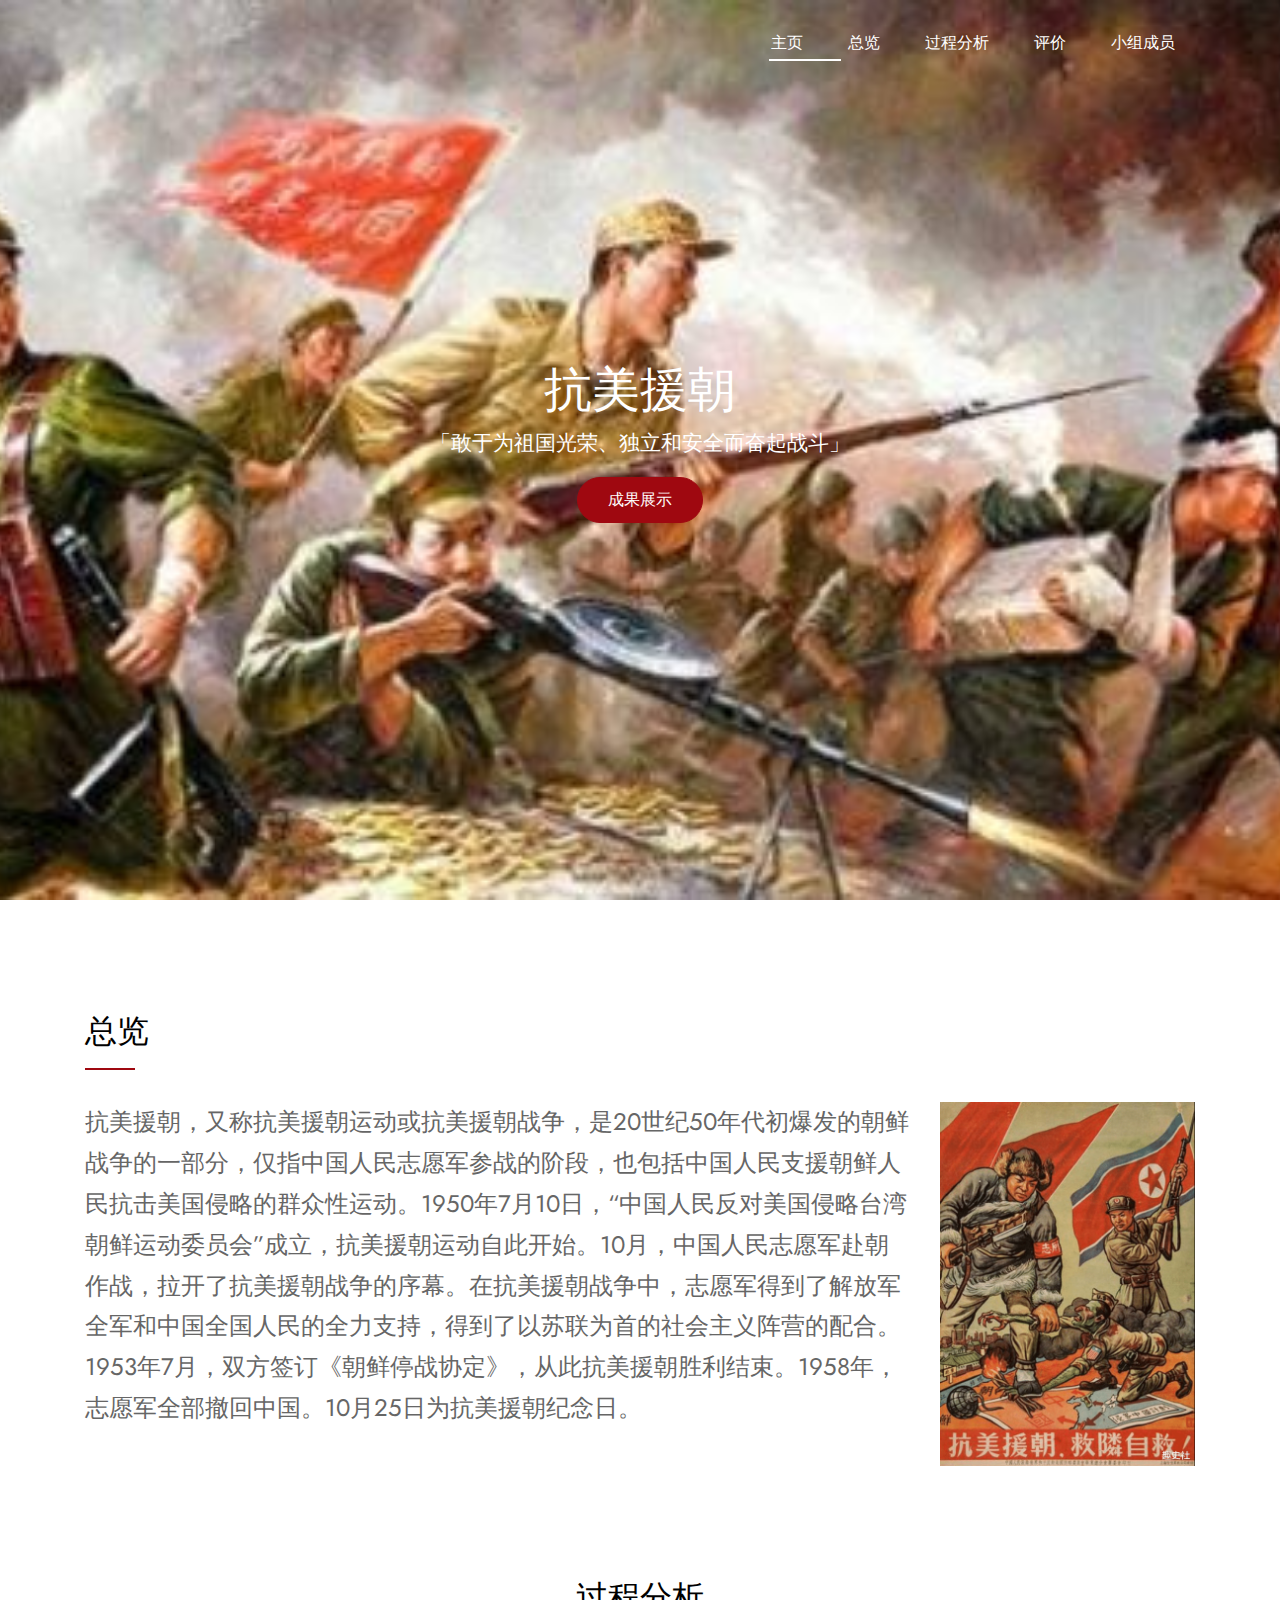
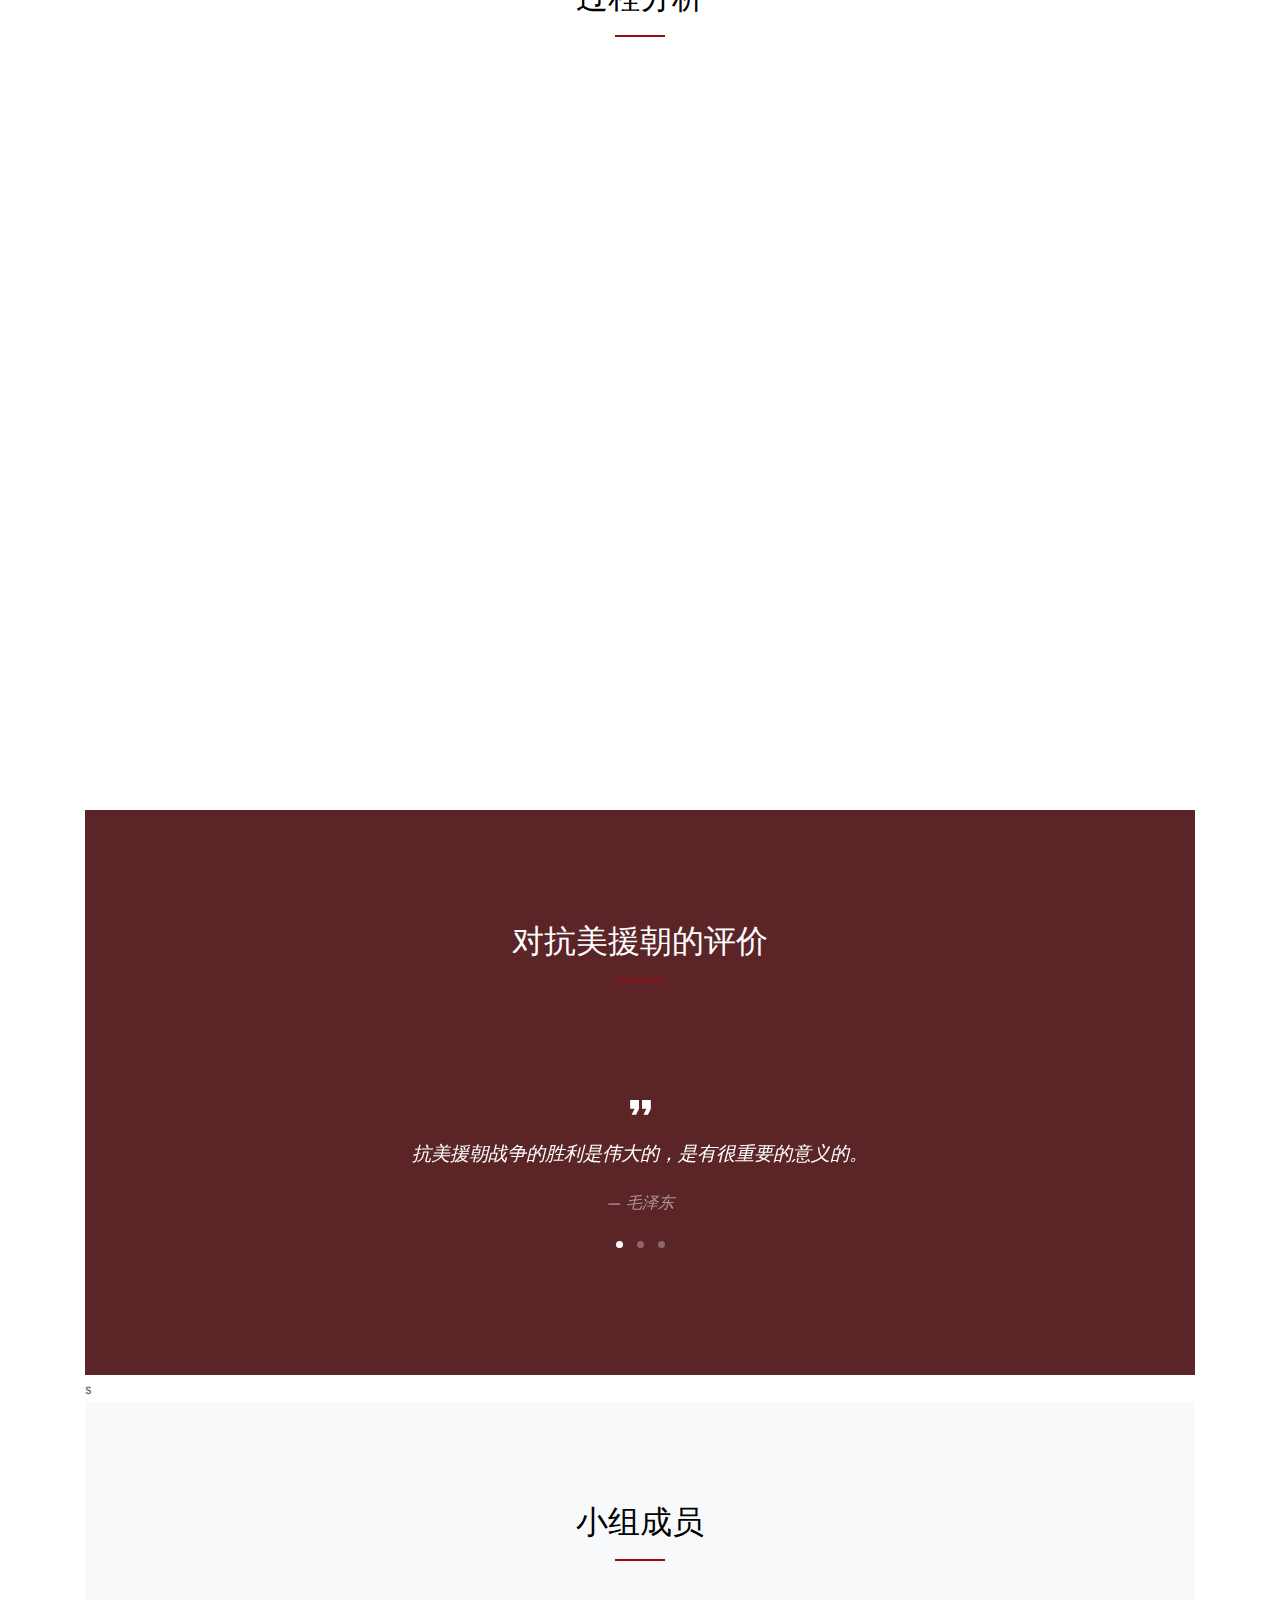
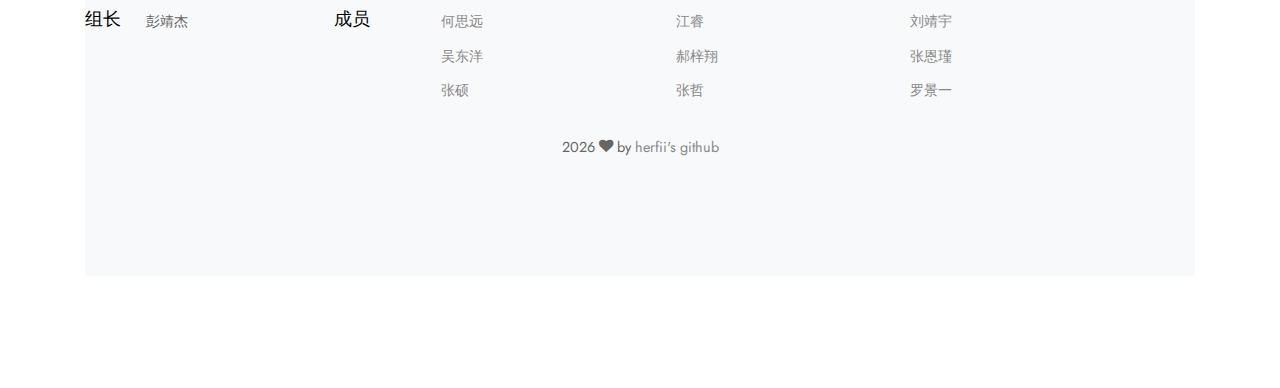
==== commit bddb256d: "Add files via upload" ====
--- a/index.html
+++ b/index.html
@@ -1,7 +1,7 @@
 <!doctype html>
 <html lang="en">
   <head>
-    <title>抗美援朝网页展示</title>
+    <title>抗美援朝网页展示(herfii.github.io)</title>
     <meta charset="utf-8">
     <meta name="viewport" content="width=device-width, initial-scale=1, shrink-to-fit=no">
     
@@ -63,7 +63,7 @@
                 <li><a href="#services-section" class="nav-link">过程分析</a></li>
                 <li><a href="#pingjia" class="nav-link">评价</a></li>
                 
-                <li><a href="#contact-section" class="nav-link">联系我们</a></li>
+                <li><a href="#contact-section" class="nav-link">小组成员</a></li>
               </ul>
             </nav>
 
@@ -131,16 +131,17 @@
             <h2 class="section-title text-center mb-5">过程分析</h2>
           </div>
           
+
 		<div class="col-md-6 mb-4" data-aos="fade-up" data-aos-delay="">
  		 <div class="service d-flex h-100">
  		   <div class="svg-icon">
  		     <img src="images/flaticon/svg/002-travel-1.svg" alt="Image" class="img-fluid">
 		    </div>
  		   <div class="service-about">
- 		     <a href="single.html">
-  		      <h3>Content Marketing</h3>
-  		    </a>
- 		     <p>Far far away, behind the word mountains, far from the countries Vokalia and Consonantia, there live the blind texts.</p>
+ 		     <a href="map.html">
+  		      <h3>第一次战役</h3>
+  		    </a>
+ 		     <p>抗美援朝第一次战役是中国人民志愿军介入朝鲜战争后的第一场战役。包括西线：温井战斗、古场战斗、云山战斗；和东线：黄草岭战斗、赴战岭战斗。</p>
    		 </div>
  		 </div>
 		</div>
@@ -153,11 +154,14 @@
                 <img src="images/flaticon/svg/001-travel.svg" alt="Image" class="img-fluid">
               </div>
               <div class="service-about">
-                <h3>Social Media Marketing</h3>
-                <p>Far far away, behind the word mountains, far from the countries Vokalia and Consonantia, there live the blind texts.</p>
-              </div>
-            </div>
-          </div>
+                <a href="map.html">
+  		      <h3>第二次战役</h3>
+  		    </a>
+                <p>中国人民志愿军投入朝鲜战争后对联合国军发起的第二场大规模战役。此役以太白山脉为界分成东、西战场，西线的主要战役为清川江战役，东线则为长津湖战役。</p>
+              </div>
+            </div>
+          </div>
+
 
           <div class="col-md-6 mb-4" data-aos="fade-up" data-aos-delay="">
             <div class="service d-flex h-100">
@@ -165,11 +169,14 @@
                 <img src="images/flaticon/svg/003-travel-2.svg" alt="Image" class="img-fluid">
               </div>
               <div class="service-about">
-                <h3>Brand &amp; Logo Design</h3>
-                <p>Far far away, behind the word mountains, far from the countries Vokalia and Consonantia, there live the blind texts.</p>
-              </div>
-            </div>
-          </div>
+                <a href="map.html">
+  		      <h3>第三次战役</h3>
+  		    </a>
+                <p>抗美援朝第三次战役，中国人民志愿军介入朝鲜战争后的第三场战役。包括西线第三次汉城战役及东线原州战役。</p>
+              </div>
+            </div>
+          </div>
+
 
           <div class="col-md-6 mb-4" data-aos="fade-up" data-aos-delay="100">
             <div class="service d-flex h-100">
@@ -177,11 +184,14 @@
                 <img src="images/flaticon/svg/004-travel-3.svg" alt="Image" class="img-fluid">
               </div>
               <div class="service-about">
-                <h3>Social Media Advertising</h3>
-                <p>Far far away, behind the word mountains, far from the countries Vokalia and Consonantia, there live the blind texts.</p>
-              </div>
-            </div>
-          </div>
+                <a href="map.html">
+  		      <h3>第四次战役</h3>
+  		    </a>
+                <p>第一阶段联合国军发动进攻，第二阶段包括横城反击战。中国人民志愿军在砥平里战斗后开始边战边撤，1951年，联合国军发动“开膛手行动”攻势，收复首尔。</p>
+              </div>
+            </div>
+          </div>
+
 
           <div class="col-md-6 mb-4" data-aos="fade-up" data-aos-delay="">
             <div class="service d-flex h-100">
@@ -189,11 +199,14 @@
                 <img src="images/flaticon/svg/005-travel-4.svg" alt="Image" class="img-fluid">
               </div>
               <div class="service-about">
-                <h3>Social Media Advertising</h3>
-                <p>Far far away, behind the word mountains, far from the countries Vokalia and Consonantia, there live the blind texts.</p>
-              </div>
-            </div>
-          </div>
+                <a href="map.html">
+  		      <h3>第五次战役</h3>
+  		    </a>
+                <p>第五次战役，美军称为中国春季攻势，是中国人民志愿军介入朝鲜战争后进行的第五次也是规模最大的一次战事，为志愿军从三八线向南进行的大规模反击战。</p>
+              </div>
+            </div>
+          </div>
+
 
           <div class="col-md-6 mb-4" data-aos="fade-up" data-aos-delay="100">
             <div class="service d-flex h-100">
@@ -201,11 +214,14 @@
                 <img src="images/flaticon/svg/006-food.svg" alt="Image" class="img-fluid">
               </div>
               <div class="service-about">
-                <h3>Web Design / Development</h3>
-                <p>Far far away, behind the word mountains, far from the countries Vokalia and Consonantia, there live the blind texts.</p>
-              </div>
-            </div>
-          </div>
+                <a href="map.html">
+  		      <h3>战后谈判</h3>
+  		    </a>
+                <p>中美两国几乎同时表示赞同停战谈判，双方就停火分界线等问题交换意见。最终确定了军事分界线和非军事区，签署《朝鲜停战协定》。</p>
+              </div>
+            </div>
+          </div>
+
 
         </div>
       </div>
@@ -249,144 +265,55 @@
     </section>
 
     
-   
-
-    <section class="site-section" id="contact-section">
-      <div class="container">
-        <div class="row">
-          <div class="col-12 mb-5 position-relative">
-            <h2 class="section-title text-center mb-5">Contact Form</h2>
-          </div>
-        </div>
-        <div class="row justify-content-between">
-          <div class="col-lg-6">
-            <form action="#" class="form">
-              <div class="row mb-4">
-                <div class="form-group col-6">
-                  <input type="text" class="form-control" placeholder="First name">
-                </div>
-                <div class="form-group col-6">
-                  <input type="text" class="form-control" placeholder="Full name">
-                </div>
-              </div>
-
-              <div class="row mb-4">
-                <div class="form-group col-12">
-                  <input type="email" class="form-control" placeholder="Email address">
-                </div>
-              </div>
-
-              <div class="row mb-4">
-                <div class="form-group col-12">
-                  <input type="text" class="form-control" placeholder="Subject of the message">
-                </div>
-              </div>
-
-              <div class="row mb-4">
-                <div class="form-group col-12">
-                  <textarea name="" id="" cols="30" rows="10" class="form-control" placeholder="Type your message here.."></textarea>
-                </div>
-              </div>
-
-              <div class="row">
-                <div class="col-md-6">
-                  <input type="submit" class="btn btn-primary" value="Send Message">
-                </div>
-              </div>
-              
-            </form>
-          </div>
-          <div class="col-lg-5">
-            <h3>London</h3>
-            <ul class="list-unstyled mb-5">
-              <li class="mb-3">
-                <strong class="d-block mb-1">Address</strong>
-                <span>203 Fake St. Mountain View, San Francisco, California, USA</span>
-              </li>
-              <li class="mb-3">
-                <strong class="d-block mb-1">Phone</strong>
-                <span>+1 232 3235 324</span>
-              </li>
-              <li class="mb-3">
-                <strong class="d-block mb-1">Email</strong>
-                <span>youremail@domain.com</span>
-              </li>
-            </ul>
-
-            <h3>New York</h3>
-            <ul class="list-unstyled">
-              <li class="mb-3">
-                <strong class="d-block mb-1">Address</strong>
-                <span>203 Fake St. Mountain View, San Francisco, California, USA</span>
-              </li>
-              <li class="mb-3">
-                <strong class="d-block mb-1">Phone</strong>
-                <span>+1 232 3235 324</span>
-              </li>
-              <li class="mb-3">
-                <strong class="d-block mb-1">Email</strong>
-                <span>youremail@domain.com</span>
-              </li>
-            </ul>
-          </div>
-        </div>
-      </div>
-    </section>
-
-    <footer class="site-section bg-light footer">
-      <div class="container">
-        <div class="row mb-5">
-          <div class="col-md-3">
-            <h3 class="footer-title">Services</h3>
-            <p><span class="d-inline-block d-md-block">203 Fake St. Mountain View,</span> San Francisco, California, USA</p>
-          </div>
-          <div class="col-md-5 mx-auto">
-            <div class="row">
-              <div class="col-lg-4">
-                <h3 class="footer-title">Services</h3>
-                <ul class="list-unstyled">
-                  <li><a href="#">Content Marketing</a></li>
-                  <li><a href="#">Brand & Logo</a></li>
-                  <li><a href="#">Social Advertising</a></li>
-                </ul>
-              </div>
-              <div class="col-lg-4">
-                <h3 class="footer-title">Resources</h3>
-                <ul class="list-unstyled">
-                  <li><a href="#">Social Marketing</a></li>
-                  <li><a href="#">Web Design</a></li>
-                  <li><a href="#">Web Development</a></li>
-                </ul>
-              </div>
-              <div class="col-lg-4">
-                <h3 class="footer-title">Templates</h3>
-                <ul class="list-unstyled">
-                  <li><a href="#">Illustration</a></li>
-                  <li><a href="#">Video Editing</a></li>
-                  <li><a href="#">Copywriting</a></li>
-                </ul>
-              </div>
-            </div>
-          </div>
-          <div class="col-md-3">
-            <h3 class="footer-title">Follow Me</h3>
-            <a href="#" class="social-circle m-2"><span class="icon-twitter"></span></a>
-            <a href="#" class="social-circle m-2"><span class="icon-facebook"></span></a>
-            <a href="#" class="social-circle m-2"><span class="icon-instagram"></span></a>
-            <a href="#" class="social-circle m-2"><span class="icon-dribbble"></span></a>
-            <a href="#" class="social-circle m-2"><span class="icon-linkedin"></span></a>
-          </div>
+s
+    <footer class="site-section bg-light footer" id="contact-section">
+      <div class="container">
+<h2 class="section-title text-center mb-5">小组成员</h2>
+        <div class="row mb-3">
+  <h3 class="footer-title">组长</h3>
+  <div class="col-md-1">
+    <p><span class="d-inline-block d-md-block text-center">彭靖杰</span></p>
+  </div>
+  <div class="col-md-8 mx-auto">
+    <div class="row">
+      <h3 class="footer-title">成员</h3>
+      <div class="col-lg-2 mx-auto">
+        <ul class="list-unstyled">
+          <li><a href="#">何思远</a></li>
+          <li><a href="#">吴东洋</a></li>
+          <li><a href="#">张硕</a></li>
+        </ul>
+      </div>
+      <div class="col-lg-2 mx-auto">
+        <ul class="list-unstyled">
+          <li><a href="#">江睿</a></li>
+          <li><a href="#">郝梓翔</a></li>
+          <li><a href="#">张哲</a></li>
+        </ul>
+      </div>
+      <div class="col-lg-2 mx-auto">
+        <ul class="list-unstyled">
+          <li><a href="#">刘靖宇</a></li>
+          <li><a href="#">张恩瑾</a></li>
+          <li><a href="#">罗景一</a></li>
+        </ul>
+      </div>
+    </div>
+  </div>
+</div>
+
+          
         </div>
 
         <div class="row">
           <div class="col-12 text-center">
             <p>
                 <!-- Link back to cssmoban can't be removed. Template is licensed under CC BY 3.0. -->
-                Copyright &copy;
+                
                 <script>
                   document.write(new Date().getFullYear());
-                </script> All rights reserved | This template is made with <i class="icon-heart"
-                  aria-hidden="true"></i> by  <a href="http://www.baisheng999.com/" target="_blank" title="网站模板库">网站模板库</a> - Collect from <a href="http://www.baisheng999.com/" title="网页模板" target="_blank">网页模板</a>
+                </script>  <i class="icon-heart"
+                  aria-hidden="true"></i> by  <a href="https://github.com/herfii/herfii.github.io" target="_blank" title="herfi's github'">herfii's github
                 <!-- Link back to cssmoban can't be removed. Template is licensed under CC BY 3.0. -->
               </p>  
           </div>
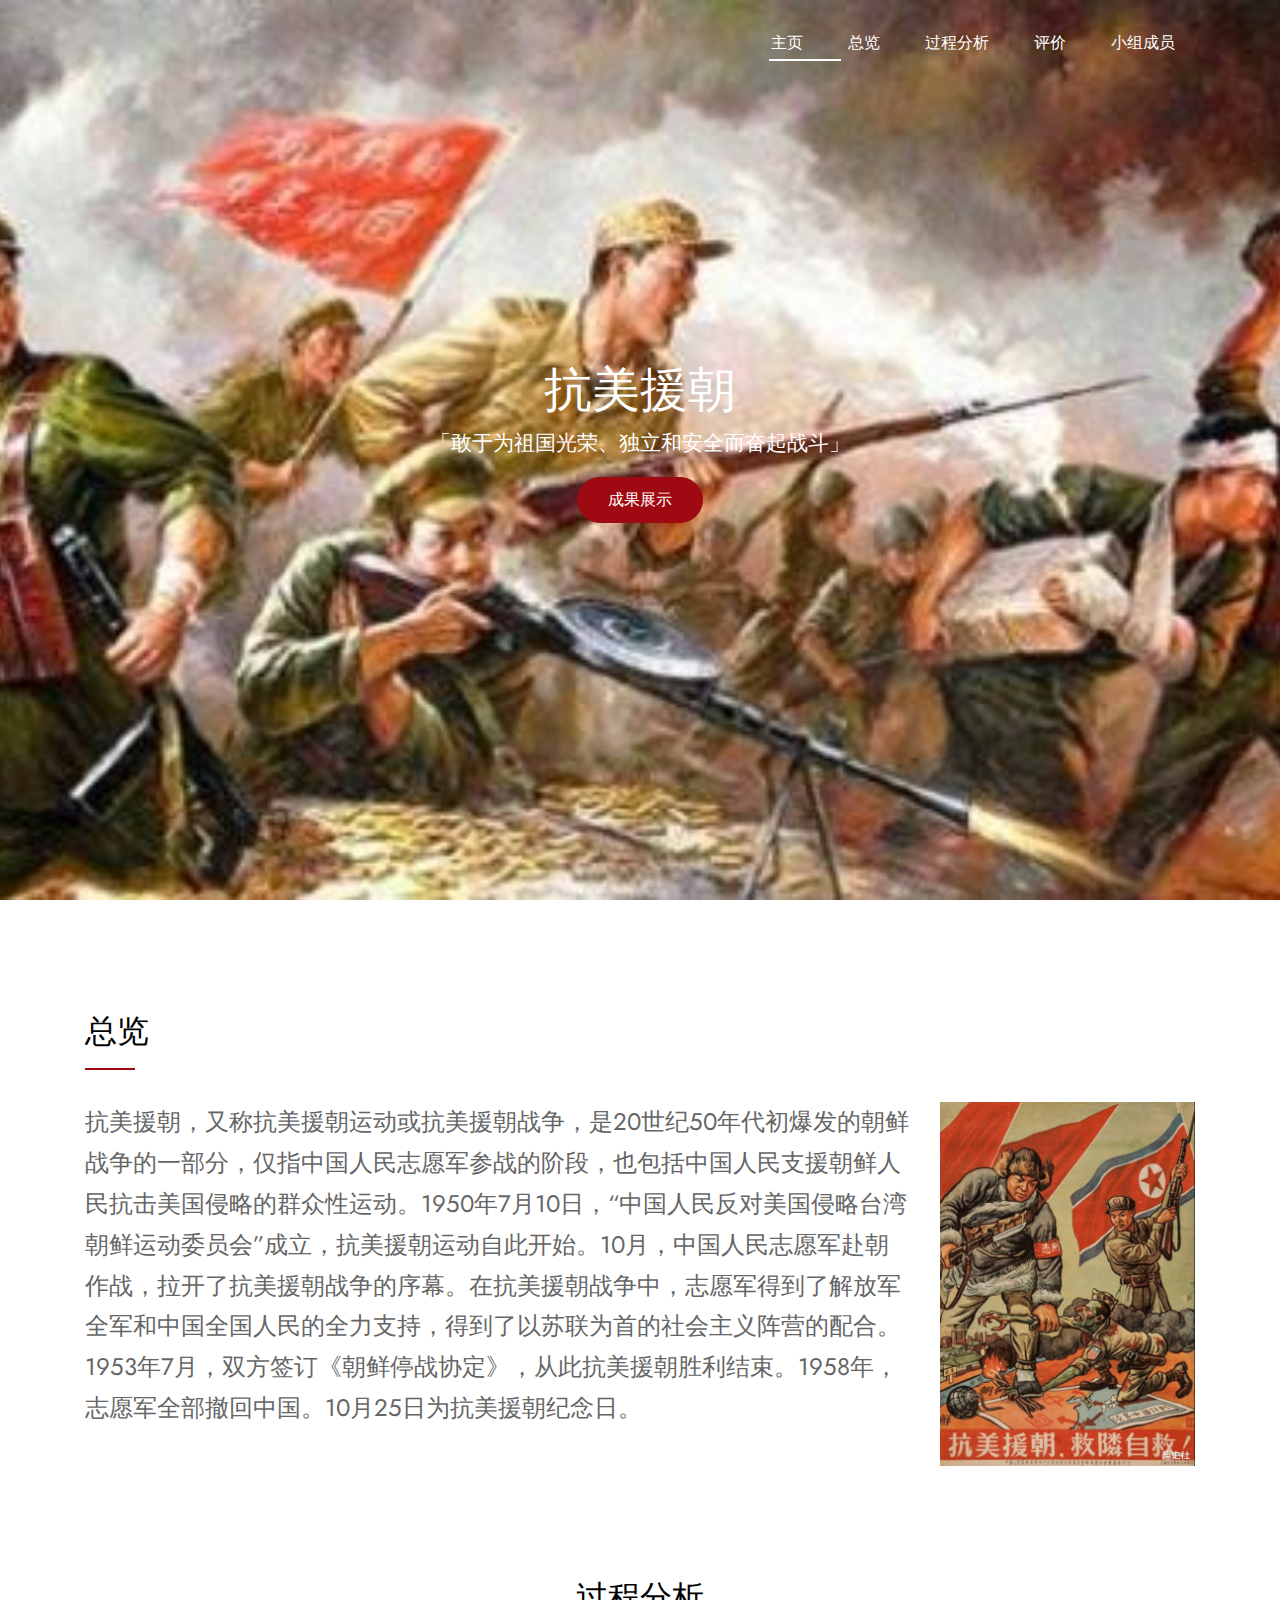
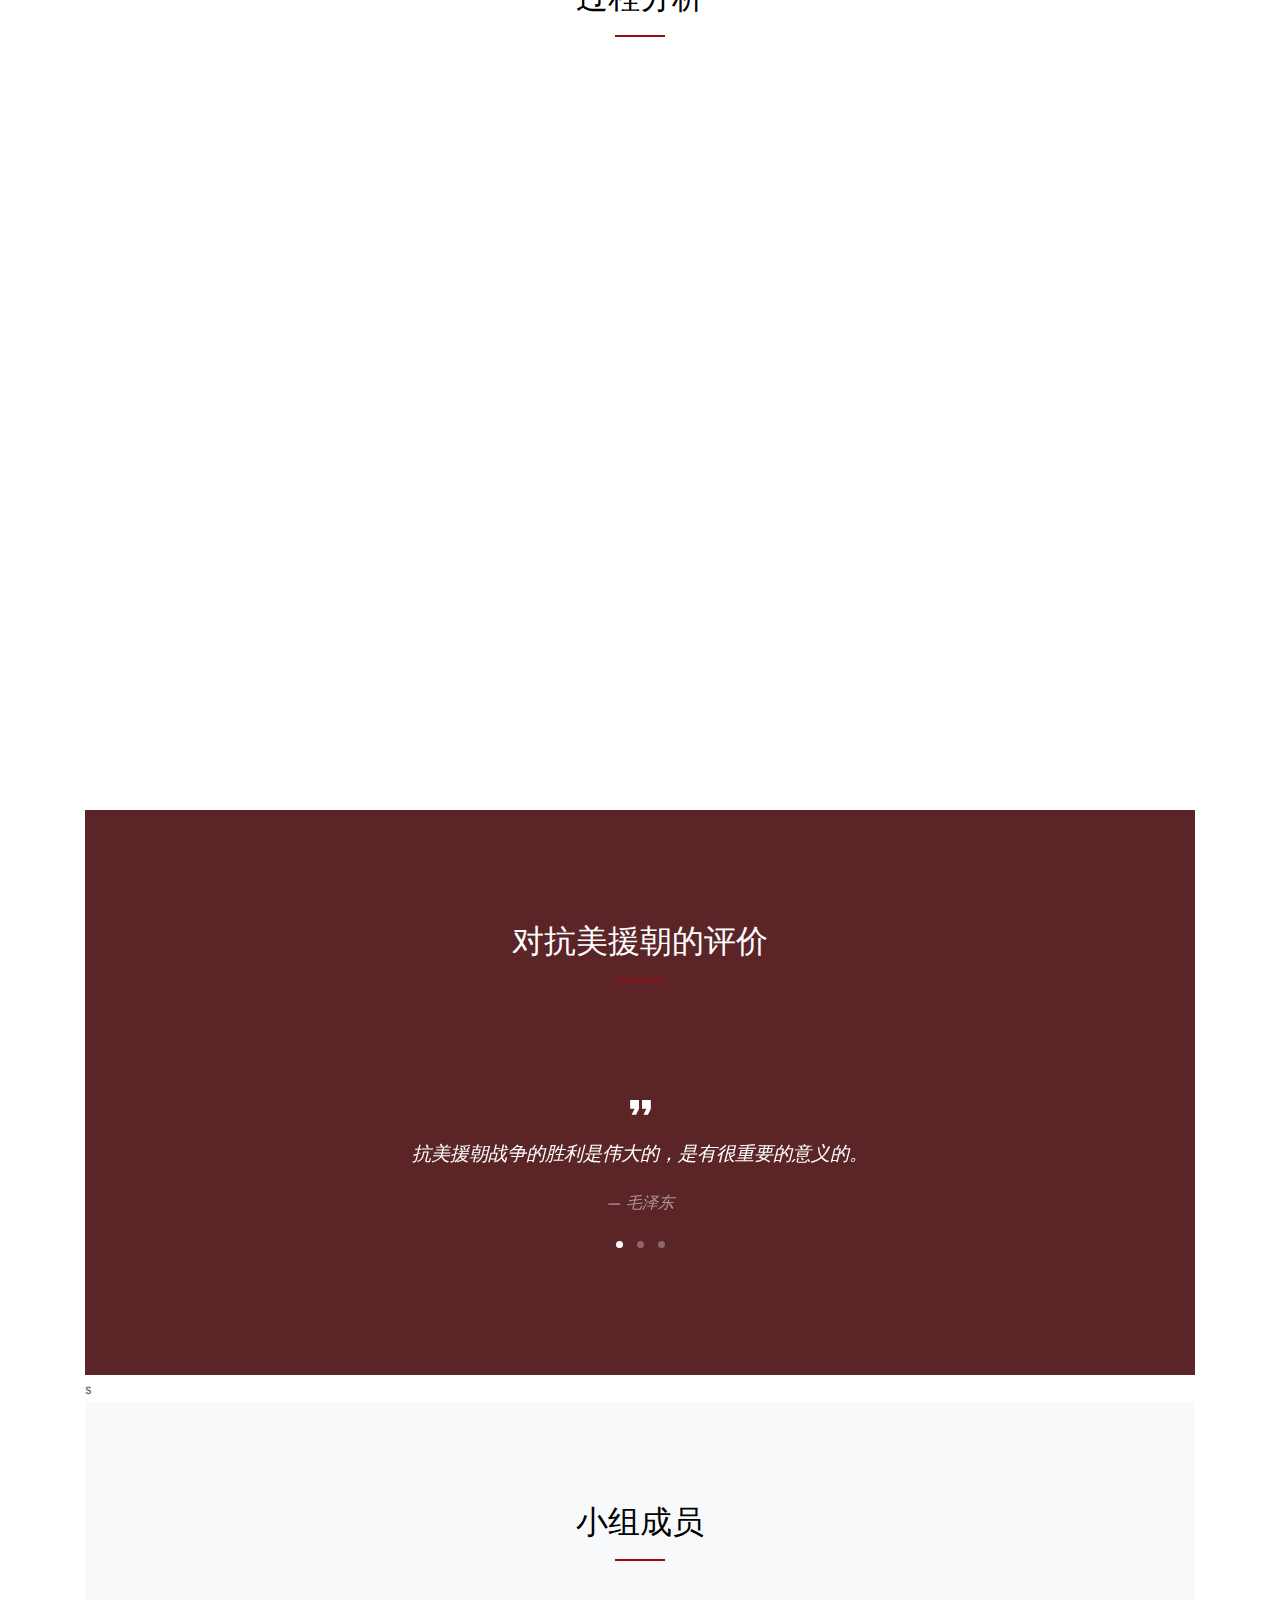
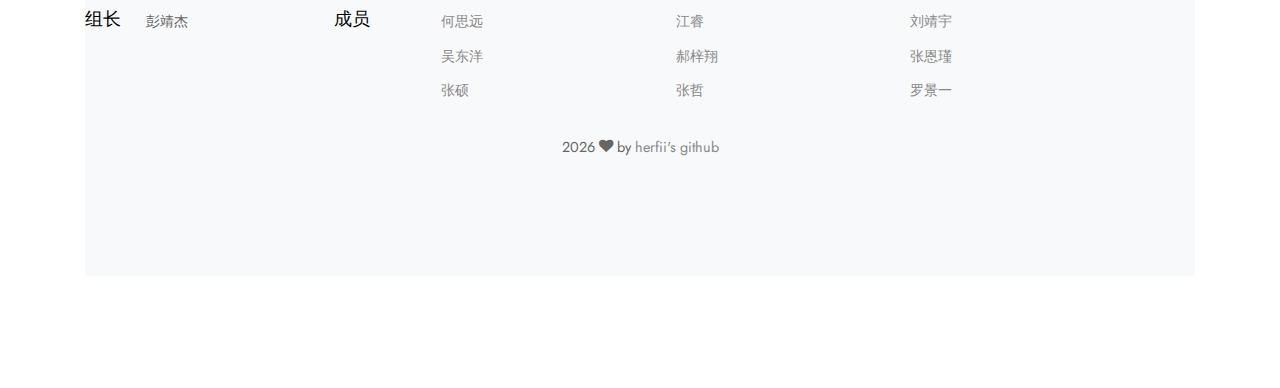
==== commit 5c137a20: "Add files via upload" ====
--- a/index.html
+++ b/index.html
@@ -135,10 +135,9 @@
 		<div class="col-md-6 mb-4" data-aos="fade-up" data-aos-delay="">
  		 <div class="service d-flex h-100">
  		   <div class="svg-icon">
- 		     <img src="images/flaticon/svg/002-travel-1.svg" alt="Image" class="img-fluid">
 		    </div>
  		   <div class="service-about">
- 		     <a href="map.html">
+ 		     <a href="map1.html">
   		      <h3>第一次战役</h3>
   		    </a>
  		     <p>抗美援朝第一次战役是中国人民志愿军介入朝鲜战争后的第一场战役。包括西线：温井战斗、古场战斗、云山战斗；和东线：黄草岭战斗、赴战岭战斗。</p>
@@ -151,10 +150,9 @@
           <div class="col-md-6 mb-4" data-aos="fade-up" data-aos-delay="100">
             <div class="service d-flex h-100">
               <div class="svg-icon">
-                <img src="images/flaticon/svg/001-travel.svg" alt="Image" class="img-fluid">
-              </div>
-              <div class="service-about">
-                <a href="map.html">
+              </div>
+              <div class="service-about">
+                <a href="map2.html">
   		      <h3>第二次战役</h3>
   		    </a>
                 <p>中国人民志愿军投入朝鲜战争后对联合国军发起的第二场大规模战役。此役以太白山脉为界分成东、西战场，西线的主要战役为清川江战役，东线则为长津湖战役。</p>
@@ -166,10 +164,9 @@
           <div class="col-md-6 mb-4" data-aos="fade-up" data-aos-delay="">
             <div class="service d-flex h-100">
               <div class="svg-icon">
-                <img src="images/flaticon/svg/003-travel-2.svg" alt="Image" class="img-fluid">
-              </div>
-              <div class="service-about">
-                <a href="map.html">
+              </div>
+              <div class="service-about">
+                <a href="map3.html">
   		      <h3>第三次战役</h3>
   		    </a>
                 <p>抗美援朝第三次战役，中国人民志愿军介入朝鲜战争后的第三场战役。包括西线第三次汉城战役及东线原州战役。</p>
@@ -181,10 +178,9 @@
           <div class="col-md-6 mb-4" data-aos="fade-up" data-aos-delay="100">
             <div class="service d-flex h-100">
               <div class="svg-icon">
-                <img src="images/flaticon/svg/004-travel-3.svg" alt="Image" class="img-fluid">
-              </div>
-              <div class="service-about">
-                <a href="map.html">
+              </div>
+              <div class="service-about">
+                <a href="map4.html">
   		      <h3>第四次战役</h3>
   		    </a>
                 <p>第一阶段联合国军发动进攻，第二阶段包括横城反击战。中国人民志愿军在砥平里战斗后开始边战边撤，1951年，联合国军发动“开膛手行动”攻势，收复首尔。</p>
@@ -196,10 +192,10 @@
           <div class="col-md-6 mb-4" data-aos="fade-up" data-aos-delay="">
             <div class="service d-flex h-100">
               <div class="svg-icon">
-                <img src="images/flaticon/svg/005-travel-4.svg" alt="Image" class="img-fluid">
-              </div>
-              <div class="service-about">
-                <a href="map.html">
+               
+              </div>
+              <div class="service-about">
+                <a href="map5.html">
   		      <h3>第五次战役</h3>
   		    </a>
                 <p>第五次战役，美军称为中国春季攻势，是中国人民志愿军介入朝鲜战争后进行的第五次也是规模最大的一次战事，为志愿军从三八线向南进行的大规模反击战。</p>
@@ -211,10 +207,10 @@
           <div class="col-md-6 mb-4" data-aos="fade-up" data-aos-delay="100">
             <div class="service d-flex h-100">
               <div class="svg-icon">
-                <img src="images/flaticon/svg/006-food.svg" alt="Image" class="img-fluid">
-              </div>
-              <div class="service-about">
-                <a href="map.html">
+                
+              </div>
+              <div class="service-about">
+                <a href="map6.html">
   		      <h3>战后谈判</h3>
   		    </a>
                 <p>中美两国几乎同时表示赞同停战谈判，双方就停火分界线等问题交换意见。最终确定了军事分界线和非军事区，签署《朝鲜停战协定》。</p>
